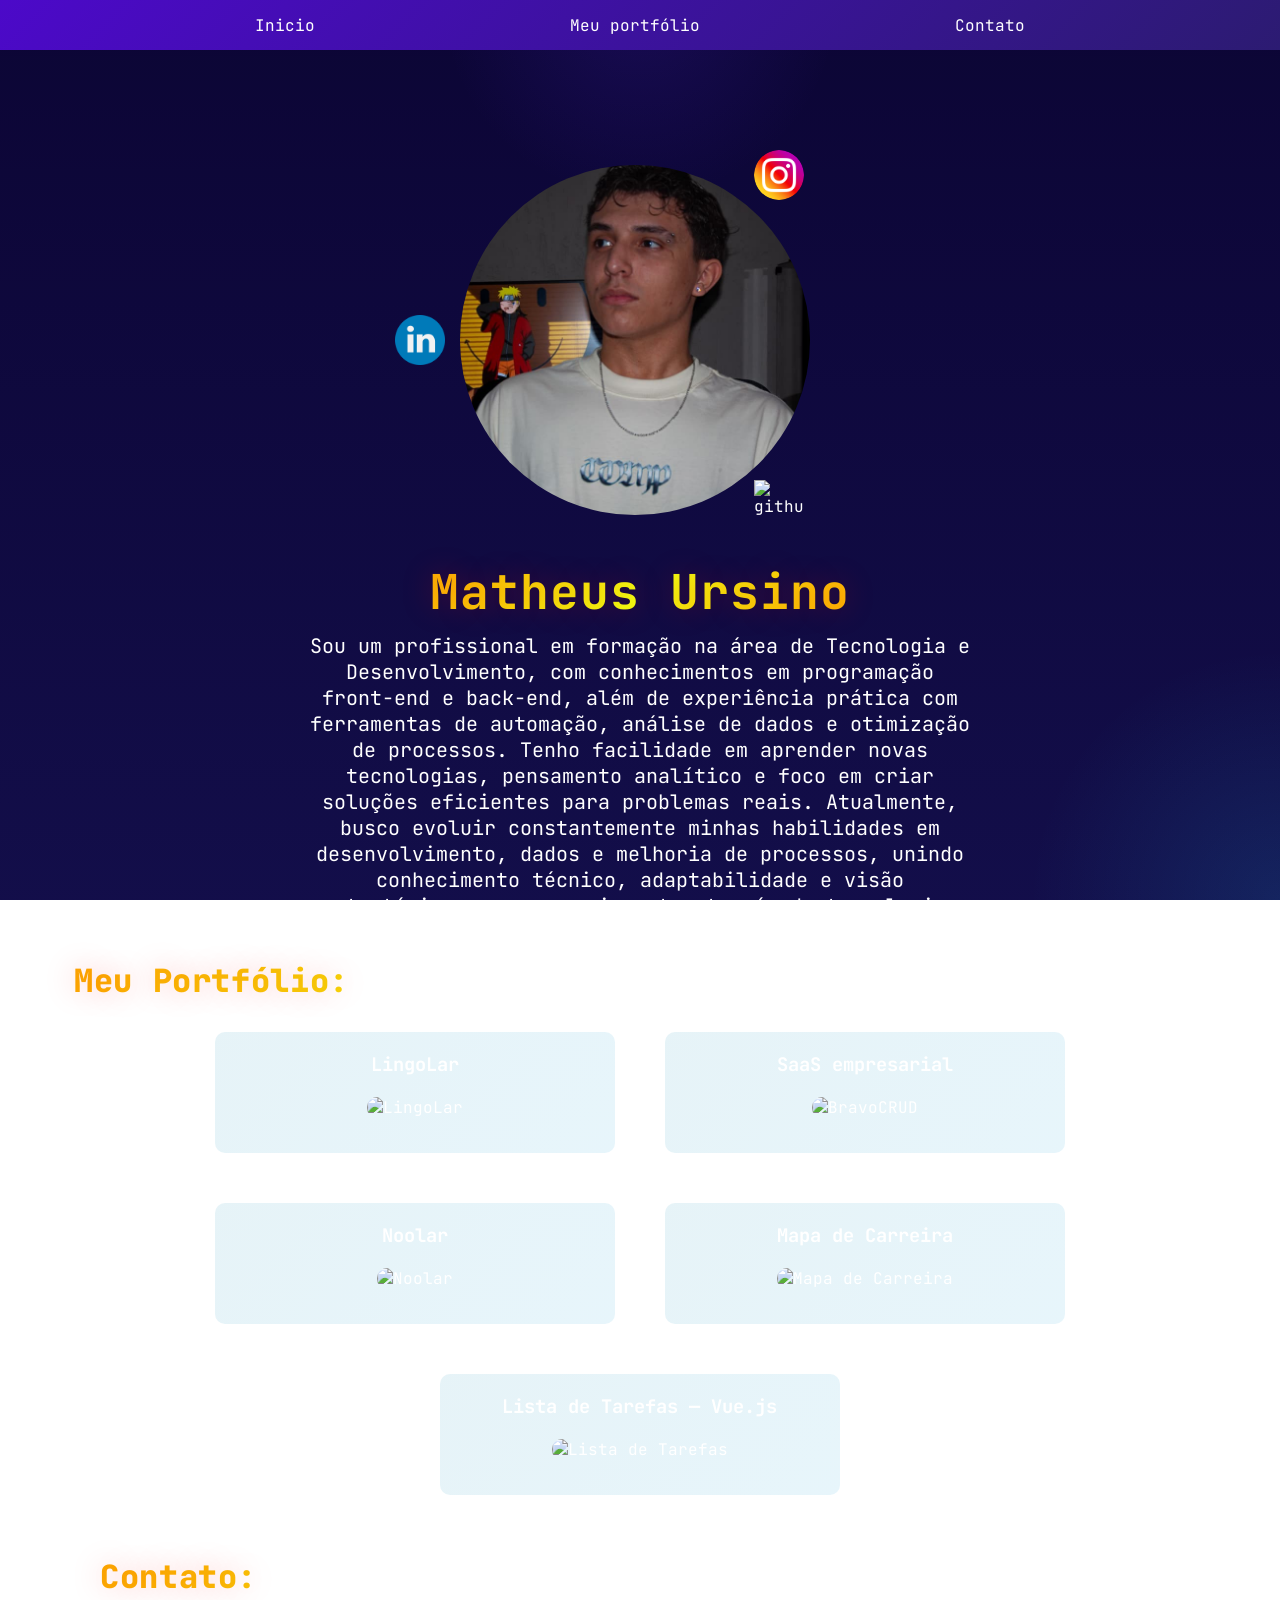
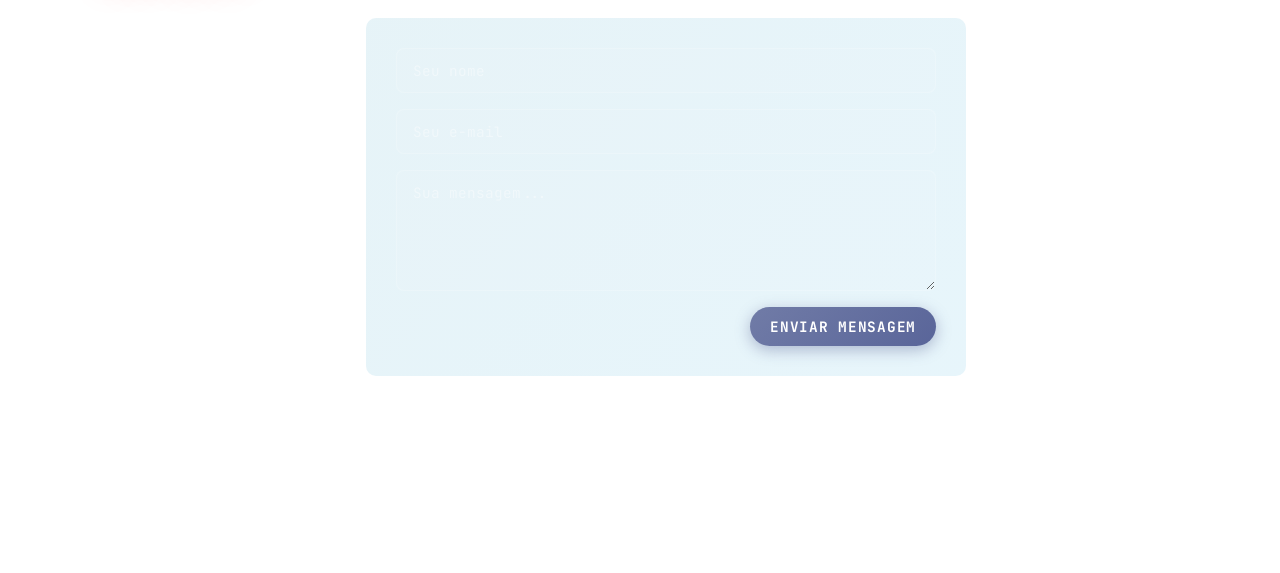
==== index.html @ 0ac2c867 "Atualiza links do LinkedIn e Instagram" ====
<!DOCTYPE html>
<html lang='en'>

<head>
    <meta charset='utf-8'>
    <meta name='viewport' content='width=device-width, initial-scale=1'>
    <title>Page Title</title>
    <link rel='stylesheet' href='main.css'>
</head>

<body>
    <header>
        <nav class="NavContent">
            <ul>
                <li><a href="#Apresentation" class="headerTexts">Inicio</a></li>
                <li><a href="#Projects" class="headerTexts">Meu portfólio</a></li>
                <li><a href="#Contact" class="headerTexts">Contato</a></li>
            </ul>
        </nav>
    </header>
    <main>
        <section id="Apresentation">
            <div class="ProfileWrapper">
                <a href="https://br.linkedin.com/in/matheus-ursino" target="_blank" rel="noopener noreferrer"
                    class="ProfileIcons">
                    <img src="Images/linkedin.png" alt="linkedin" id="linkedInIcon" />
                </a>
                <img src="Images/FotoPerfil.jpeg" alt="Foto de Apresentação" class="PhotoApresentation">
                <a href="https://www.instagram.com/maur.fotos" target="_blank" rel="noopener noreferrer"
                    class="ProfileIcons">
                    <img src="Images/social.png" alt="instagram-logo" id="InstagramIcon" />
                </a>
                <a href="https://github.com/MatheusUrsino" target="_blank" rel="noopener noreferrer" class="ProfileIcons">
                    <img src="https://img.icons8.com/3d-sugary/100/github.png" alt="github" id="GitHubIcon" />
                </a>
            </div>
            <section id="TextApresentation">
                <h1 id="TitleMain">Matheus Ursino</h1>
                <p>Sou um profissional em formação na área de Tecnologia e Desenvolvimento, com conhecimentos em
                    programação front-end e back-end, além de experiência prática com ferramentas de automação, análise
                    de dados e otimização de processos. Tenho facilidade em aprender novas tecnologias, pensamento
                    analítico e foco em criar soluções eficientes para problemas reais. Atualmente, busco evoluir
                    constantemente minhas habilidades em desenvolvimento, dados e melhoria de processos, unindo
                    conhecimento técnico, adaptabilidade e visão estratégica para gerar impacto através da tecnologia.
                </p>
            </section>

            <section id="Projects">
                <h2 class="SectionText">Meu Portfólio:</h2>
                <div class="ProjectWrapper">
                    <div class="ProjectCard">
                        <div class="boxCard">
                            <h3>LingoLar</h3>
                            <img src="https://opengraph.githubassets.com/1/MatheusUrsino/LingoLar" alt="LingoLar" class="ProjectImage" />
                            <div class="ImageOverlay">
                                <a href="https://lingo-lar.vercel.app" target="_blank" rel="noopener noreferrer" class="BtnAccess">Acessar</a>
                            </div>
                        </div>
                        <p class="ProjectDescription">Plataforma de aprendizado de idiomas em fase alpha, desenvolvida em TypeScript com foco em auxiliar imigrantes a aprender o novo idioma de forma prática.</p>
                    </div>
                    <div class="ProjectCard">
                        <div class="boxCard">
                            <h3>SaaS empresarial</h3>
                            <img src="https://opengraph.githubassets.com/1/MatheusUrsino/BravoCRUD" alt="BravoCRUD" class="ProjectImage" />
                            <div class="ImageOverlay">
                                <a href="https://bravo-crud.vercel.app" target="_blank" rel="noopener noreferrer" class="BtnAccess">Acessar</a>
                            </div>
                        </div>
                        <p class="ProjectDescription">Sistema SaaS baseado em CRUD. Interface completa para gerenciamento de dados, construída com TypeScript.</p>
                    </div>
                    <div class="ProjectCard">
                        <div class="boxCard">
                            <h3>Noolar</h3>
                            <img src="https://opengraph.githubassets.com/1/MatheusUrsino/Noolar" alt="Noolar" class="ProjectImage" />
                            <div class="ImageOverlay">
                                <a href="https://noolar.vercel.app" target="_blank" rel="noopener noreferrer" class="BtnAccess">Acessar</a>
                            </div>
                        </div>
                        <p class="ProjectDescription">Plataforma criada para auxiliar na integração de imigrantes, oferecendo suporte, acesso à informação e recursos que facilitam a adaptação e inclusão em um novo país.</p>
                    </div>
                    <div class="ProjectCard">
                        <div class="boxCard">
                            <h3>Mapa de Carreira</h3>
                            <img src="https://opengraph.githubassets.com/1/MatheusUrsino/MapaDeCarreira" alt="Mapa de Carreira" class="ProjectImage" />
                            <div class="ImageOverlay">
                                <a href="https://matheusursino.github.io/MapaDeCarreira/" target="_blank" rel="noopener noreferrer" class="BtnAccess">Acessar</a>
                            </div>
                        </div>
                        <p class="ProjectDescription">Mapa de carreira desenvolvido em 2024, apresentando trajetória profissional, habilidades e objetivos de forma visual e interativa com JavaScript.</p>
                    </div>
                    <div class="ProjectCard">
                        <div class="boxCard">
                            <h3>Lista de Tarefas — Vue.js</h3>
                            <img src="https://opengraph.githubassets.com/1/MatheusUrsino/ListaDeTarefasEmVueJS" alt="Lista de Tarefas" class="ProjectImage" />
                            <div class="ImageOverlay">
                                <a href="https://lista-de-tarefas-em-vue-js.vercel.app" target="_blank" rel="noopener noreferrer" class="BtnAccess">Acessar</a>
                            </div>
                        </div>
                        <p class="ProjectDescription">Sistema de gerenciamento de tarefas desenvolvido com Vue.js, demonstrando domínio de componentes reativos e gerenciamento de estado no front-end.</p>
                    </div>
            </section>
            </div>
            <section id="Contact">
                <h2 class="SectionText">Contato:</h2>
                <form class="ContactForm" onsubmit="handleSubmit(event)">
                    <input type="text" name="name" placeholder="Seu nome" required class="ContactInput" />
                    <input type="email" name="email" placeholder="Seu e-mail" required class="ContactInput" />
                    <textarea name="message" placeholder="Sua mensagem..." rows="5" required class="ContactInput ContactTextarea"></textarea>
                    <button type="submit" class="BtnAccess BtnSubmit">Enviar mensagem</button>
                </form>
                <p id="ContactFeedback" class="ContactFeedback"></p>
            </section>
    </main>
    <footer>

    </footer>
    <script>
        function handleSubmit(e) {
            e.preventDefault();
            const form = e.target;
            const feedback = document.getElementById('ContactFeedback');
            const data = new FormData(form);
            const mailto = `mailto:matheusursinoprofissional@gmail.com?subject=Contato de ${encodeURIComponent(data.get('name'))}&body=${encodeURIComponent(`Nome: ${data.get('name')}\nE-mail: ${data.get('email')}\n\n${data.get('message')}`)}`;
            window.location.href = mailto;
            feedback.textContent = 'Abrindo seu cliente de e-mail...';
            form.reset();
        }
    </script>
</body>

</html>
---- main.css ----
@import url('https://fonts.googleapis.com/css2?family=JetBrains+Mono:wght@400;600;700&display=swap');

* {
    box-sizing: border-box;
    color: white;
    margin: 0;
    padding: 0;
}

html {
    scroll-behavior: smooth;
    overflow-x: hidden;
}

body {
    background: radial-gradient(circle at top, rgba(95, 45, 255, 0.15), transparent 18%),
        radial-gradient(circle at bottom right, rgba(34, 197, 255, 0.12), transparent 16%),
        linear-gradient(180deg, rgba(7, 0, 49, 0.98), rgba(6, 1, 64, 0.95));
    background-attachment: fixed;
    background-repeat: no-repeat;
    font-family: 'JetBrains Mono', 'Courier New', monospace;
    overflow-x: hidden;
    width: 100%;
}

header {
    animation: gradient 8s ease infinite;
    background: linear-gradient(135deg, #4c09c9, #2c1b72, #2369d3);
    background-size: 200% 200%;
    position: sticky;
    top: 0;
    z-index: 100;
    backdrop-filter: blur(8px);
    -webkit-backdrop-filter: blur(8px);
}

@keyframes gradient {
    0% {
        background-position: 0% 50%;
    }

    50% {
        background-position: 100% 50%;
    }

    100% {
        background-position: 0% 50%;
    }
}


#TitleMain {
    background: linear-gradient(135deg, rgb(252, 164, 2), rgb(239, 255, 17), rgb(252, 164, 2));
    background-clip: text;
    -webkit-background-clip: text;
    color: transparent;
    font-size: 3rem;
    font-weight: 700;
    padding: 10px;
    letter-spacing: 0.02em;
    margin: auto;
    max-width: 800px;
    text-shadow: 0 0 30px rgba(255, 0, 0, 0.25);
}

nav ul {
    display: flex;
    justify-content: space-evenly;
    list-style: none;
    width: 100%;
}

.NavContent {
    align-items: center;
    color: white;
    display: flex;
    height: 50px;
}

.NavContent li:hover {
    transform: scale(1.2);
    filter: brightness(1.2);

    transition: transform 0.3s ease;
}

a {
    color: inherit;
    text-decoration: none;
    -webkit-tap-highlight-color: transparent;
}

.SectionText {
    background: linear-gradient(135deg, rgb(252, 164, 2), rgb(239, 255, 17), rgb(252, 164, 2));
    background-clip: text;
    -webkit-background-clip: text;
    color: transparent;
    font-size: 2rem;
    font-weight: 900;
    letter-spacing: 0.02em;
    margin: 10px auto;
    width: 90vw;
    padding: 10px 10px;
    text-align: left;
    text-shadow: 0 0 30px rgba(255, 0, 0, 0.25);
}


#Apresentation {
    align-items: center;
    display: flex;
    gap: 20px;
    padding: 90px;
    justify-content: center;
    margin: 10px auto;
    text-align: center;
    flex-direction: column;

    width: 100%;
}

#TextApresentation {
    display: flex;
    flex-direction: column;
    font-size: 1.25rem;
    margin: auto;
    max-width: 700px;
    padding: 0 16px;
}

#Apresentation,
#Projects,
#Contact {
    scroll-margin-top: 55px;
}

.PhotoApresentation {
    border-radius: 50%;
    object-fit: cover;
    width: 350px;
    height: 350px;
}


.ProfileWrapper {
    position: relative;
    display: inline-flex;
    align-items: center;
    justify-content: center;
    width: 380px;
    height: 380px;
    margin: auto;

}

.ProfileIcons {
    width: 50px;
    height: 50px;
}

#linkedInIcon {
    position: absolute;
    right: 100%;
    width: 50px;
    height: 50px;
    margin: 0 5px;
}

#InstagramIcon {
    position: absolute;
    top: 0px;
    left: 80%;
    border-radius: 100%;
    width: 50px;
    height: 50px;
    object-fit: cover;
    overflow: hidden;
}

#GitHubIcon {
    position: absolute;
    bottom: 0px;
    left: 80%;
    width: 50px;
    height: 50px;
    object-fit: cover;

}

#linkedInIcon:hover,
#InstagramIcon:hover,
#GitHubIcon:hover {
    transform: scale(1.2);
    filter: brightness(1.2);

    transition: transform 0.3s ease;
}

.NavContent li:hover {
    transform: scale(1.2);
    filter: brightness(1.2);

    transition: transform 0.3s ease;
}

.ProjectWrapper {
    display: flex;
    flex-wrap: wrap;
    gap: 50px;
    justify-content: center;
    margin: 20px auto;
    width: 90%;
}

.ProjectCard {
    background: linear-gradient(135deg, rgba(173, 216, 230, 0.3), rgba(135, 206, 235, 0.2));
    border-radius: 10px;
    padding: 20px;
    width: 400px;
    max-width: 100%;
    display: flex;
    flex-direction: column;
    align-items: center;
    gap: 15px;
}


.ProjectImage {
    width: 100%;
    height: 200px;
    object-fit: cover;
    margin-top: 20px;
    border-radius: 10px;
}

.ProjectCard:hover .ProjectImage {
    background: rgb(0, 0, 0);
    opacity: 0.9;
    filter: brightness(0.7);
    transition: filter 0.25s ease;
    transition: opacity 0.25s ease;

}

.boxCard {
    position: relative;
    width: 90%;
}

.ImageOverlay {
    width: 30%;
    height: 15%;
    justify-content: center;
    align-items: center;
    text-align: center;
    display: flex;
    border-radius: 30px;
    position: absolute;
    top: 55%;
    left: 50%;
    transform: translate(-50%, -50%);
    color: white;
    font-size: 1rem;
    font-weight: 400;
    opacity: 0;
    transition: opacity 0.25s ease;
}

/* --- ESTILO DO BOTÃO (ADAPTADO À NOVA PALETA) --- */
.BtnAccess {
    /* Gradiente usando os tons de azul-claro (LightBlue e SkyBlue) da sua paleta */
    background: linear-gradient(135deg, rgba(83, 93, 146, 0.8), rgba(54, 65, 129, 0.8));
    color: #ffffff;
    /* Texto escuro (cor do seu background) para dar contraste com o botão claro */
    font-family: 'JetBrains Mono', monospace;
    font-size: 0.9rem;
    font-weight: 700;
    /* Um pouco mais grosso para destacar no fundo claro */
    padding: 10px 20px;
    border-radius: 20px;
    /* Sombra suave acompanhando o tom de azul */
    box-shadow: 0 4px 15px rgba(83, 93, 146, 0.4);
    text-transform: uppercase;
    letter-spacing: 0.05em;

    transition: transform 0.2s ease, box-shadow 0.2s ease, background 0.2s ease;
}

/* --- HOVER DO BOTÃO --- */
.BtnAccess:hover {
    transform: translateY(-3px);
    /* No hover, o botão fica ligeiramente mais opaco/aceso */
    background: linear-gradient(135deg, rgba(80, 90, 141, 0.9), rgba(52, 64, 128, 0.9));
    box-shadow: 0 6px 20px rgba(83, 93, 146, 0.6);
}

/* Efeito ao clicar */
.BtnAccess:active {
    transform: translateY(-1px);
    box-shadow: 0 3px 10px rgba(135, 206, 235, 0.3);
}

.ProjectCard:hover .ImageOverlay {
    opacity: 1;
}

/* Oculta a descrição por padrão e mostra ao passar o mouse sobre o cartão */
.ProjectDescription {
    width: 90%;
    text-align: center;
    max-height: 0;
    overflow: hidden;
    opacity: 0;
    transform: translateY(6px);
    transition: opacity 0.25s ease, transform 0.25s ease, max-height 0.25s ease;
}

.ProjectCard:hover .ProjectDescription {
    max-height: 100%;
    transition: opacity 0.25s ease, transform 1.25s ease, max-height 1.25s ease;
    opacity: 1;
    transform: translateY(0);
}

.ProjectCard:hover {
    max-height: 100%;
    transition: max-height 1.25s ease;
}

#Contact {
    width: 90vw;
    margin: 0 auto 60px;
}

.ContactForm {
    background: linear-gradient(135deg, rgba(173, 216, 230, 0.3), rgba(135, 206, 235, 0.2));
    border-radius: 10px;
    display: flex;
    flex-direction: column;
    gap: 16px;
    margin: 10px auto;
    max-width: 600px;
    padding: 30px;
}

.ContactInput {
    background: rgba(255, 255, 255, 0.07);
    border: 1px solid rgba(255, 255, 255, 0.15);
    border-radius: 8px;
    color: white;
    font-family: 'JetBrains Mono', monospace;
    font-size: 0.9rem;
    outline: none;
    padding: 12px 16px;
    transition: border-color 0.2s ease;
    width: 100%;
}

.ContactInput::placeholder {
    color: rgba(255, 255, 255, 0.4);
}

.ContactInput:focus {
    border-color: rgba(83, 93, 146, 0.8);
}

.ContactTextarea {
    resize: vertical;
}

.BtnSubmit {
    align-self: flex-end;
    cursor: pointer;
    border: none;
}

.ContactFeedback {
    margin: 10px auto;
    max-width: 600px;
    text-align: center;
    font-size: 0.9rem;
    min-height: 1.2em;
}

/* tablet */
@media (max-width: 1024px) {
    #TitleMain {
        font-size: 2.5rem;
        max-width: 90%;
    }

    .SectionText {
        font-size: 1.35rem;
    }

    #Apresentation {
        padding: 60px 24px;
        gap: 18px;
    }

    #TextApresentation {
        font-size: 1.1rem;
    }

    .PhotoApresentation {
        width: 280px;
        height: 280px;
    }

    .ProfileWrapper {
        width: 320px;
        height: 320px;
    }

    #linkedInIcon,
    #InstagramIcon,
    #GitHubIcon {
        width: 44px;
        height: 44px;
    }

    .ProjectWrapper {
        gap: 30px;
    }
}

/* celular */
@media (max-width: 768px) {
    nav ul {
        justify-content: space-evenly;
        font-size: 0.75rem;
    }

    #TitleMain {
        font-size: 2rem;
    }

    .SectionText {
        font-size: 1.1rem;
    }

    #Apresentation {
        padding: 40px 16px;
        gap: 14px;
    }

    #TextApresentation {
        font-size: 0.85rem;
    }

    .PhotoApresentation {
        width: 220px;
        height: 220px;
    }

    .ProfileWrapper {
        width: 240px;
        height: 240px;
        margin: auto;
    }

    #linkedInIcon {
        right: auto;
        left: -48px;
        width: 36px;
        height: 36px;
    }

    #InstagramIcon,
    #GitHubIcon {
        left: 85%;
        width: 36px;
        height: 36px;
    }

    .ProjectWrapper {
        gap: 20px;
        width: 95%;
    }

    .ProjectCard {
        width: 100%;
    }

    .ContactForm {
        padding: 20px 16px;
    }

    .BtnSubmit {
        align-self: stretch;
        text-align: center;
    }
}

/* celular pequeno */
@media (max-width: 480px) {
    #TitleMain {
        font-size: 1.6rem;
    }

    .SectionText {
        font-size: 1rem;
    }

    #Apresentation {
        padding: 30px 12px;
    }

    #TextApresentation {
        font-size: 0.78rem;
    }

    .PhotoApresentation {
        width: 180px;
        height: 180px;
    }

    .ProfileWrapper {
        width: 220px;
        height: 220px;
    }

    #linkedInIcon,
    #InstagramIcon,
    #GitHubIcon {
        width: 32px;
        height: 32px;
    }
}
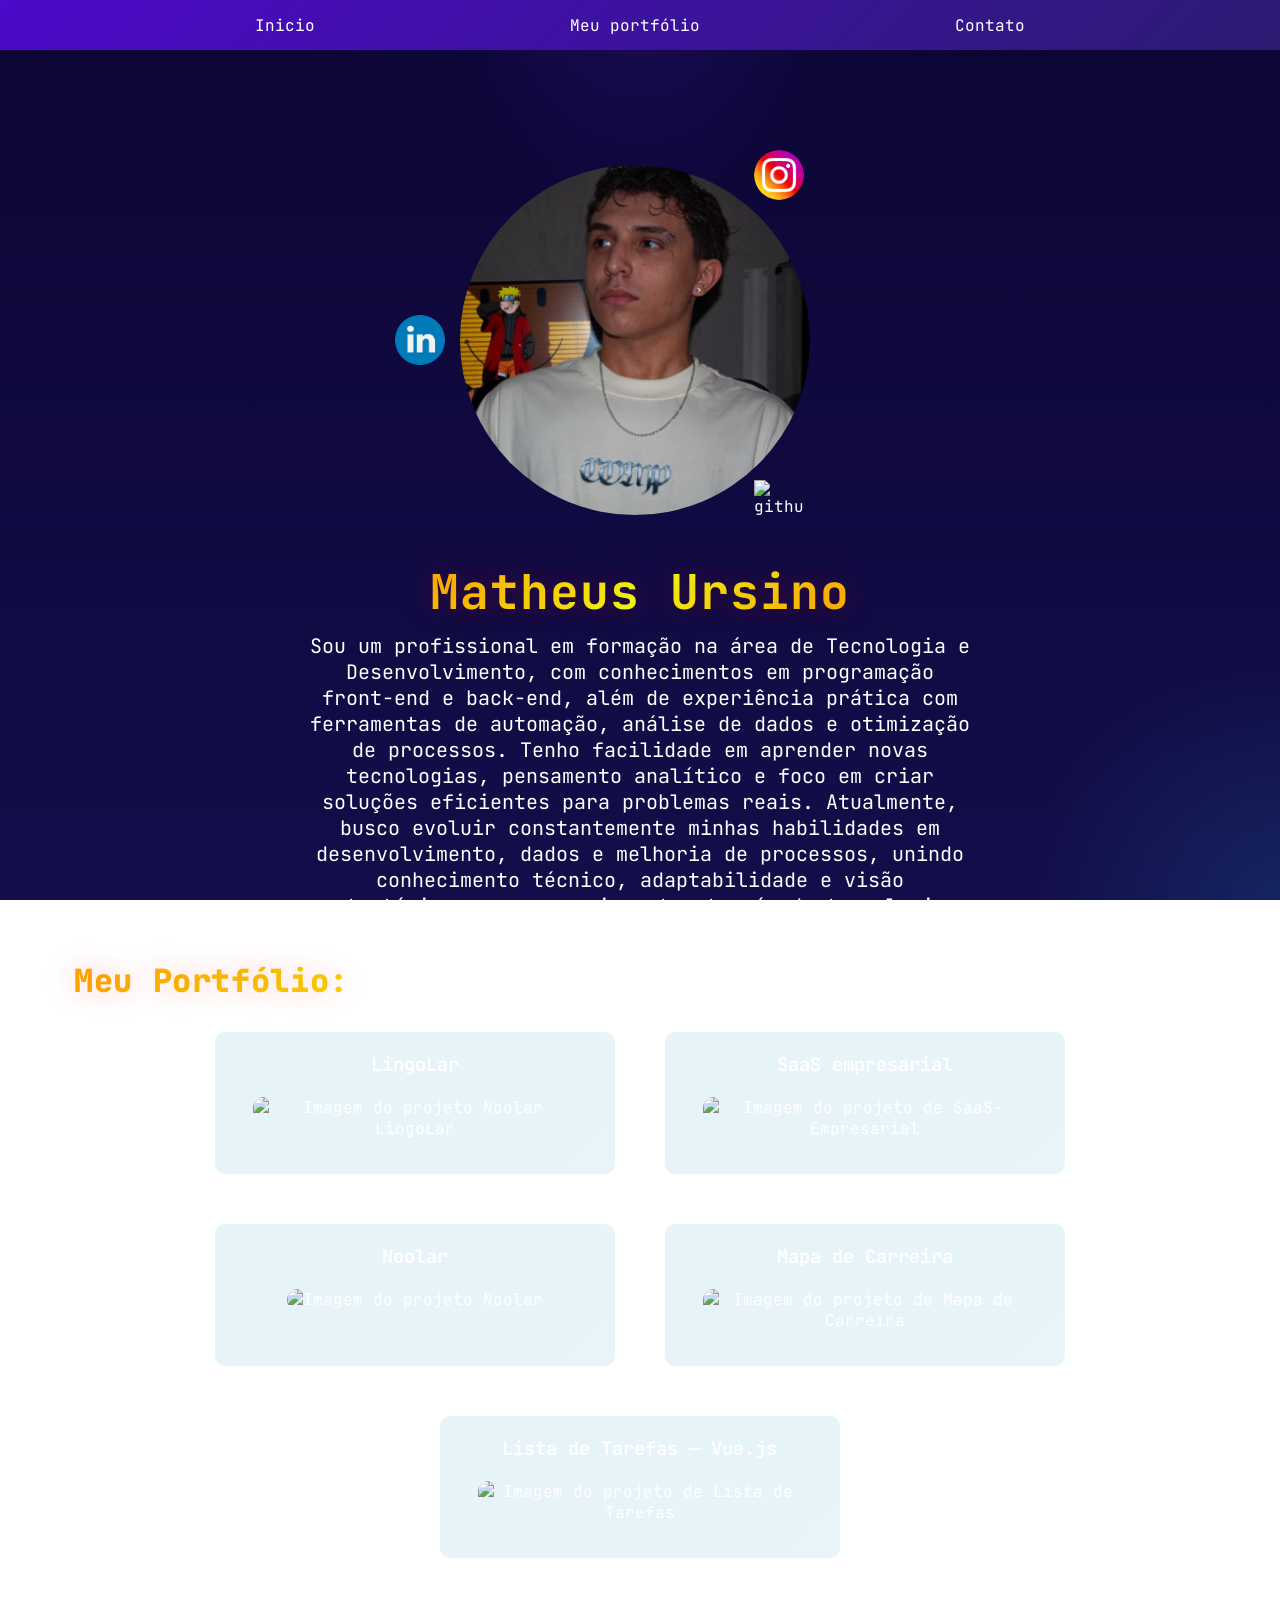
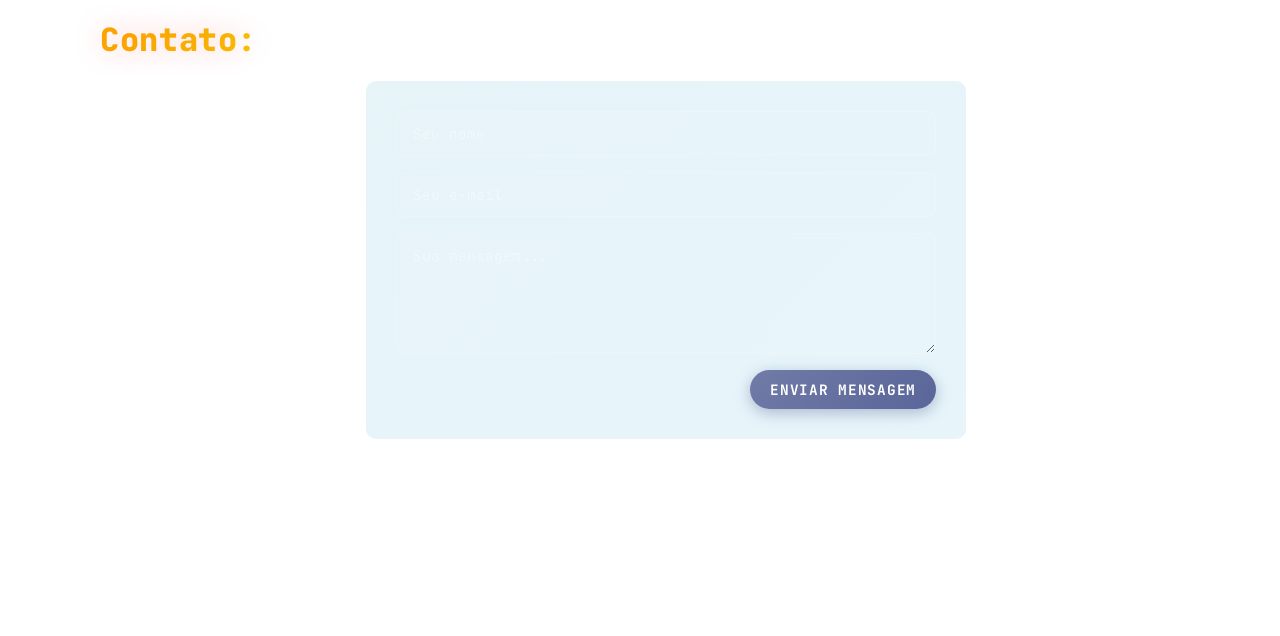
==== commit 1596f336: "Atualização dos caminhos das imagens que estavam incorretos" ====
--- a/index.html
+++ b/index.html
@@ -1,11 +1,11 @@
 <!DOCTYPE html>
-<html lang='en'>
-
+<html lang="pt-BR">
 <head>
-    <meta charset='utf-8'>
-    <meta name='viewport' content='width=device-width, initial-scale=1'>
-    <title>Page Title</title>
-    <link rel='stylesheet' href='main.css'>
+  <meta charset="UTF-8">
+  <meta name="viewport" content="width=device-width, initial-scale=1.0">
+  <title>Portfólio - Matheus Ursino</title>
+  <meta name="description" content="Portfólio profissional de Matheus Ursino">
+  <link rel="stylesheet" href="main.css">
 </head>
 
 <body>
@@ -51,7 +51,7 @@
                     <div class="ProjectCard">
                         <div class="boxCard">
                             <h3>LingoLar</h3>
-                            <img src="https://opengraph.githubassets.com/1/MatheusUrsino/LingoLar" alt="LingoLar" class="ProjectImage" />
+                            <img src="Images/Lingolar" alt="Imagem do projeto Noolar LingoLar" class="ProjectImage" />
                             <div class="ImageOverlay">
                                 <a href="https://lingo-lar.vercel.app" target="_blank" rel="noopener noreferrer" class="BtnAccess">Acessar</a>
                             </div>
@@ -61,7 +61,7 @@
                     <div class="ProjectCard">
                         <div class="boxCard">
                             <h3>SaaS empresarial</h3>
-                            <img src="https://opengraph.githubassets.com/1/MatheusUrsino/BravoCRUD" alt="BravoCRUD" class="ProjectImage" />
+                            <img src="Images/SaaS-Empresarial" alt="Imagem do projeto de SaaS-Empresarial" class="ProjectImage" />
                             <div class="ImageOverlay">
                                 <a href="https://bravo-crud.vercel.app" target="_blank" rel="noopener noreferrer" class="BtnAccess">Acessar</a>
                             </div>
@@ -71,7 +71,7 @@
                     <div class="ProjectCard">
                         <div class="boxCard">
                             <h3>Noolar</h3>
-                            <img src="https://opengraph.githubassets.com/1/MatheusUrsino/Noolar" alt="Noolar" class="ProjectImage" />
+                            <img src="Images/Noolar" alt="Imagem do projeto Noolar" class="ProjectImage" />
                             <div class="ImageOverlay">
                                 <a href="https://noolar.vercel.app" target="_blank" rel="noopener noreferrer" class="BtnAccess">Acessar</a>
                             </div>
@@ -81,7 +81,7 @@
                     <div class="ProjectCard">
                         <div class="boxCard">
                             <h3>Mapa de Carreira</h3>
-                            <img src="https://opengraph.githubassets.com/1/MatheusUrsino/MapaDeCarreira" alt="Mapa de Carreira" class="ProjectImage" />
+                            <img src="Images/Mapa-de-carreira" alt="Imagem do projeto de Mapa de Carreira" class="ProjectImage" />
                             <div class="ImageOverlay">
                                 <a href="https://matheusursino.github.io/MapaDeCarreira/" target="_blank" rel="noopener noreferrer" class="BtnAccess">Acessar</a>
                             </div>
@@ -91,7 +91,7 @@
                     <div class="ProjectCard">
                         <div class="boxCard">
                             <h3>Lista de Tarefas — Vue.js</h3>
-                            <img src="https://opengraph.githubassets.com/1/MatheusUrsino/ListaDeTarefasEmVueJS" alt="Lista de Tarefas" class="ProjectImage" />
+                            <img src="Images/Lista-de-tarefas" alt="Imagem do projeto de Lista de Tarefas" class="ProjectImage" />
                             <div class="ImageOverlay">
                                 <a href="https://lista-de-tarefas-em-vue-js.vercel.app" target="_blank" rel="noopener noreferrer" class="BtnAccess">Acessar</a>
                             </div>
@@ -128,4 +128,4 @@
     </script>
 </body>
 
-</html>+</html>
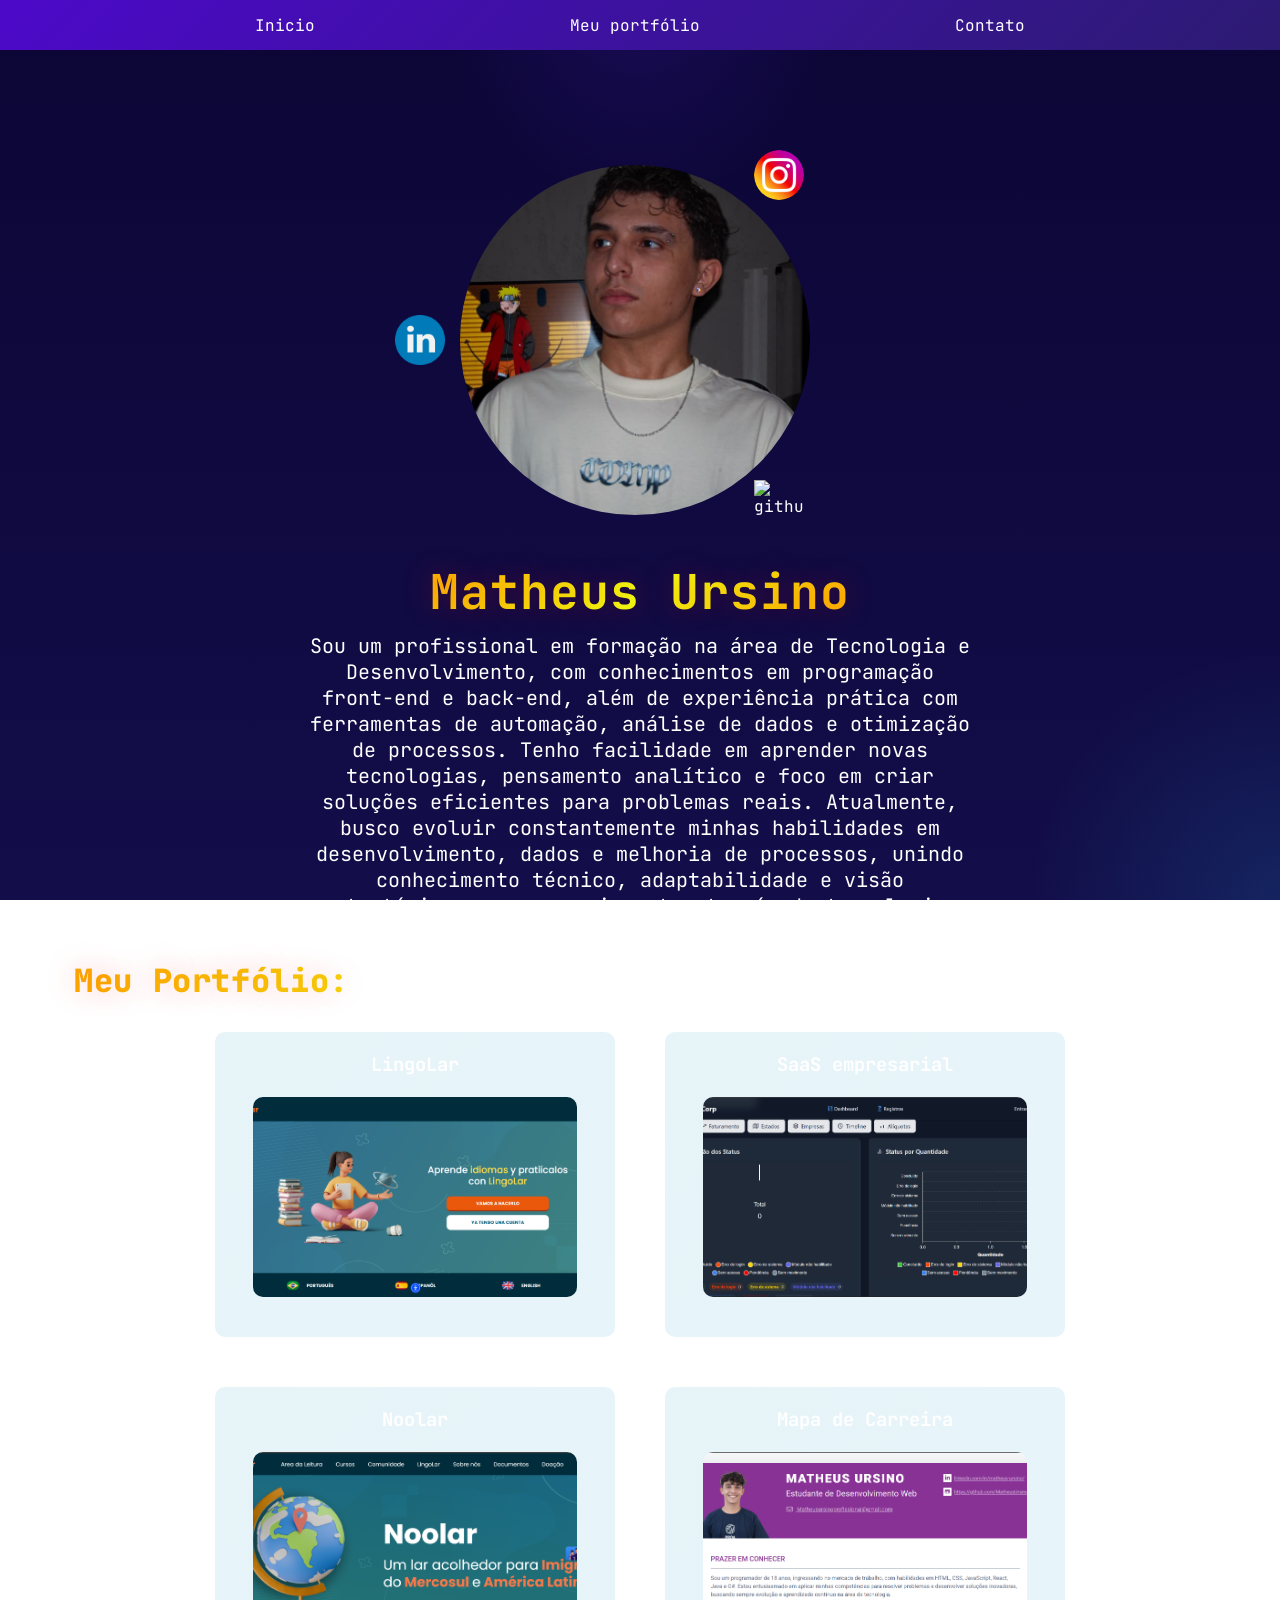
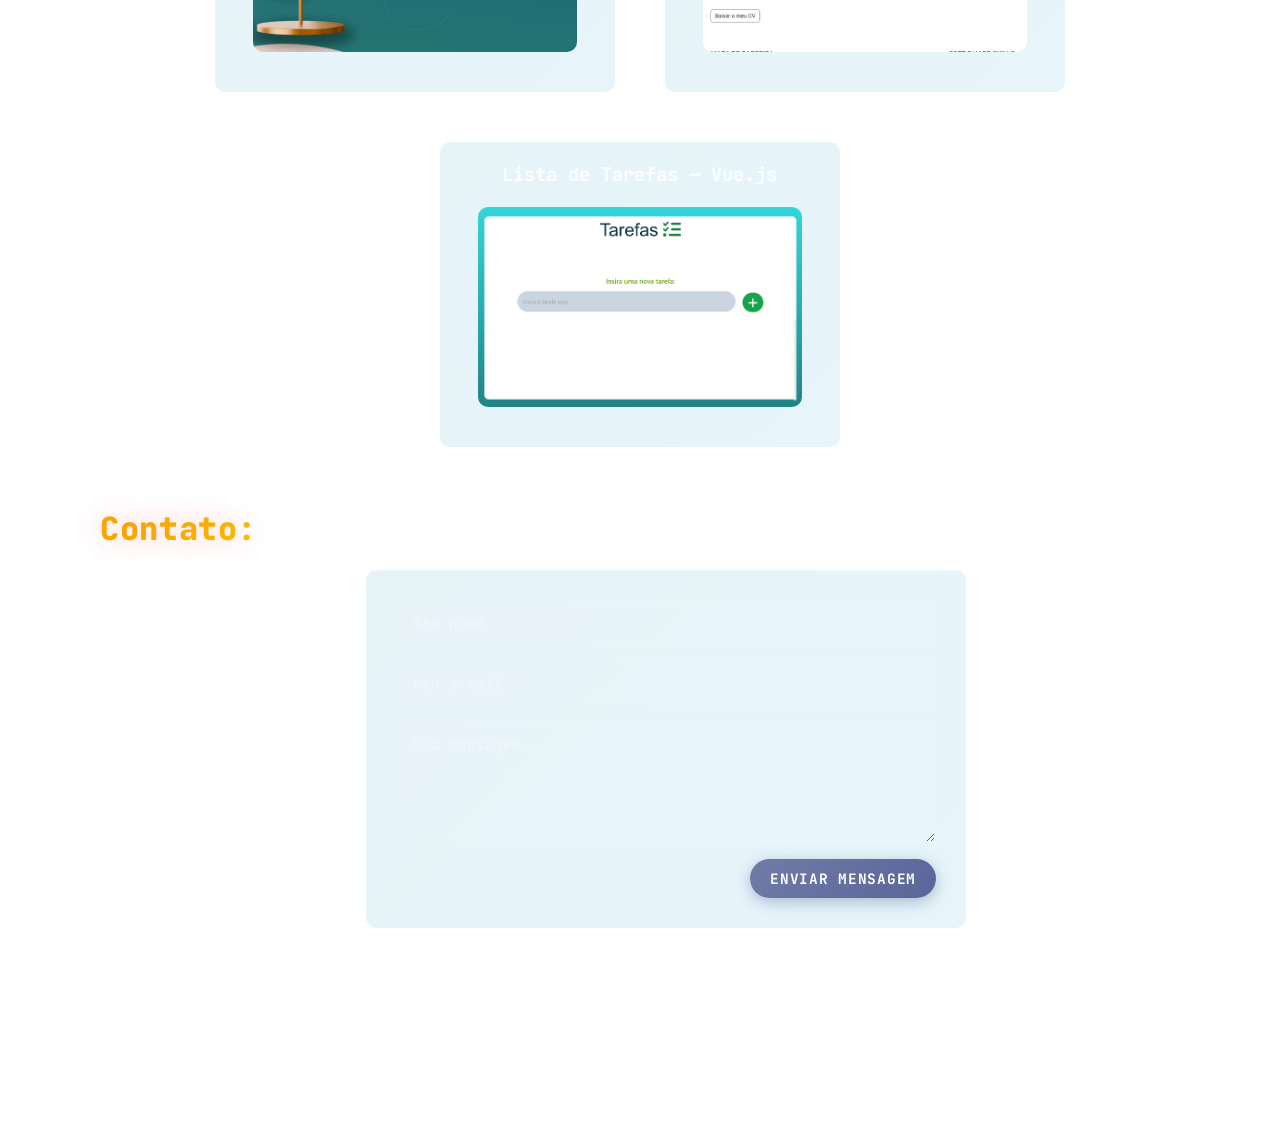
==== commit 99f46026: "Update image sources to include file extensions" ====
--- a/index.html
+++ b/index.html
@@ -51,7 +51,7 @@
                     <div class="ProjectCard">
                         <div class="boxCard">
                             <h3>LingoLar</h3>
-                            <img src="Images/Lingolar" alt="Imagem do projeto Noolar LingoLar" class="ProjectImage" />
+                            <img src="Images/Lingolar.png" alt="Imagem do projeto Noolar LingoLar" class="ProjectImage" />
                             <div class="ImageOverlay">
                                 <a href="https://lingo-lar.vercel.app" target="_blank" rel="noopener noreferrer" class="BtnAccess">Acessar</a>
                             </div>
@@ -61,7 +61,7 @@
                     <div class="ProjectCard">
                         <div class="boxCard">
                             <h3>SaaS empresarial</h3>
-                            <img src="Images/SaaS-Empresarial" alt="Imagem do projeto de SaaS-Empresarial" class="ProjectImage" />
+                            <img src="Images/SaaS-Empresarial.png" alt="Imagem do projeto de SaaS-Empresarial" class="ProjectImage" />
                             <div class="ImageOverlay">
                                 <a href="https://bravo-crud.vercel.app" target="_blank" rel="noopener noreferrer" class="BtnAccess">Acessar</a>
                             </div>
@@ -71,7 +71,7 @@
                     <div class="ProjectCard">
                         <div class="boxCard">
                             <h3>Noolar</h3>
-                            <img src="Images/Noolar" alt="Imagem do projeto Noolar" class="ProjectImage" />
+                            <img src="Images/Noolar.png" alt="Imagem do projeto Noolar" class="ProjectImage" />
                             <div class="ImageOverlay">
                                 <a href="https://noolar.vercel.app" target="_blank" rel="noopener noreferrer" class="BtnAccess">Acessar</a>
                             </div>
@@ -81,7 +81,7 @@
                     <div class="ProjectCard">
                         <div class="boxCard">
                             <h3>Mapa de Carreira</h3>
-                            <img src="Images/Mapa-de-carreira" alt="Imagem do projeto de Mapa de Carreira" class="ProjectImage" />
+                            <img src="Images/Mapa-de-carreira.png" alt="Imagem do projeto de Mapa de Carreira" class="ProjectImage" />
                             <div class="ImageOverlay">
                                 <a href="https://matheusursino.github.io/MapaDeCarreira/" target="_blank" rel="noopener noreferrer" class="BtnAccess">Acessar</a>
                             </div>
@@ -91,7 +91,7 @@
                     <div class="ProjectCard">
                         <div class="boxCard">
                             <h3>Lista de Tarefas — Vue.js</h3>
-                            <img src="Images/Lista-de-tarefas" alt="Imagem do projeto de Lista de Tarefas" class="ProjectImage" />
+                            <img src="Images/Lista-de-tarefas.png" alt="Imagem do projeto de Lista de Tarefas" class="ProjectImage" />
                             <div class="ImageOverlay">
                                 <a href="https://lista-de-tarefas-em-vue-js.vercel.app" target="_blank" rel="noopener noreferrer" class="BtnAccess">Acessar</a>
                             </div>
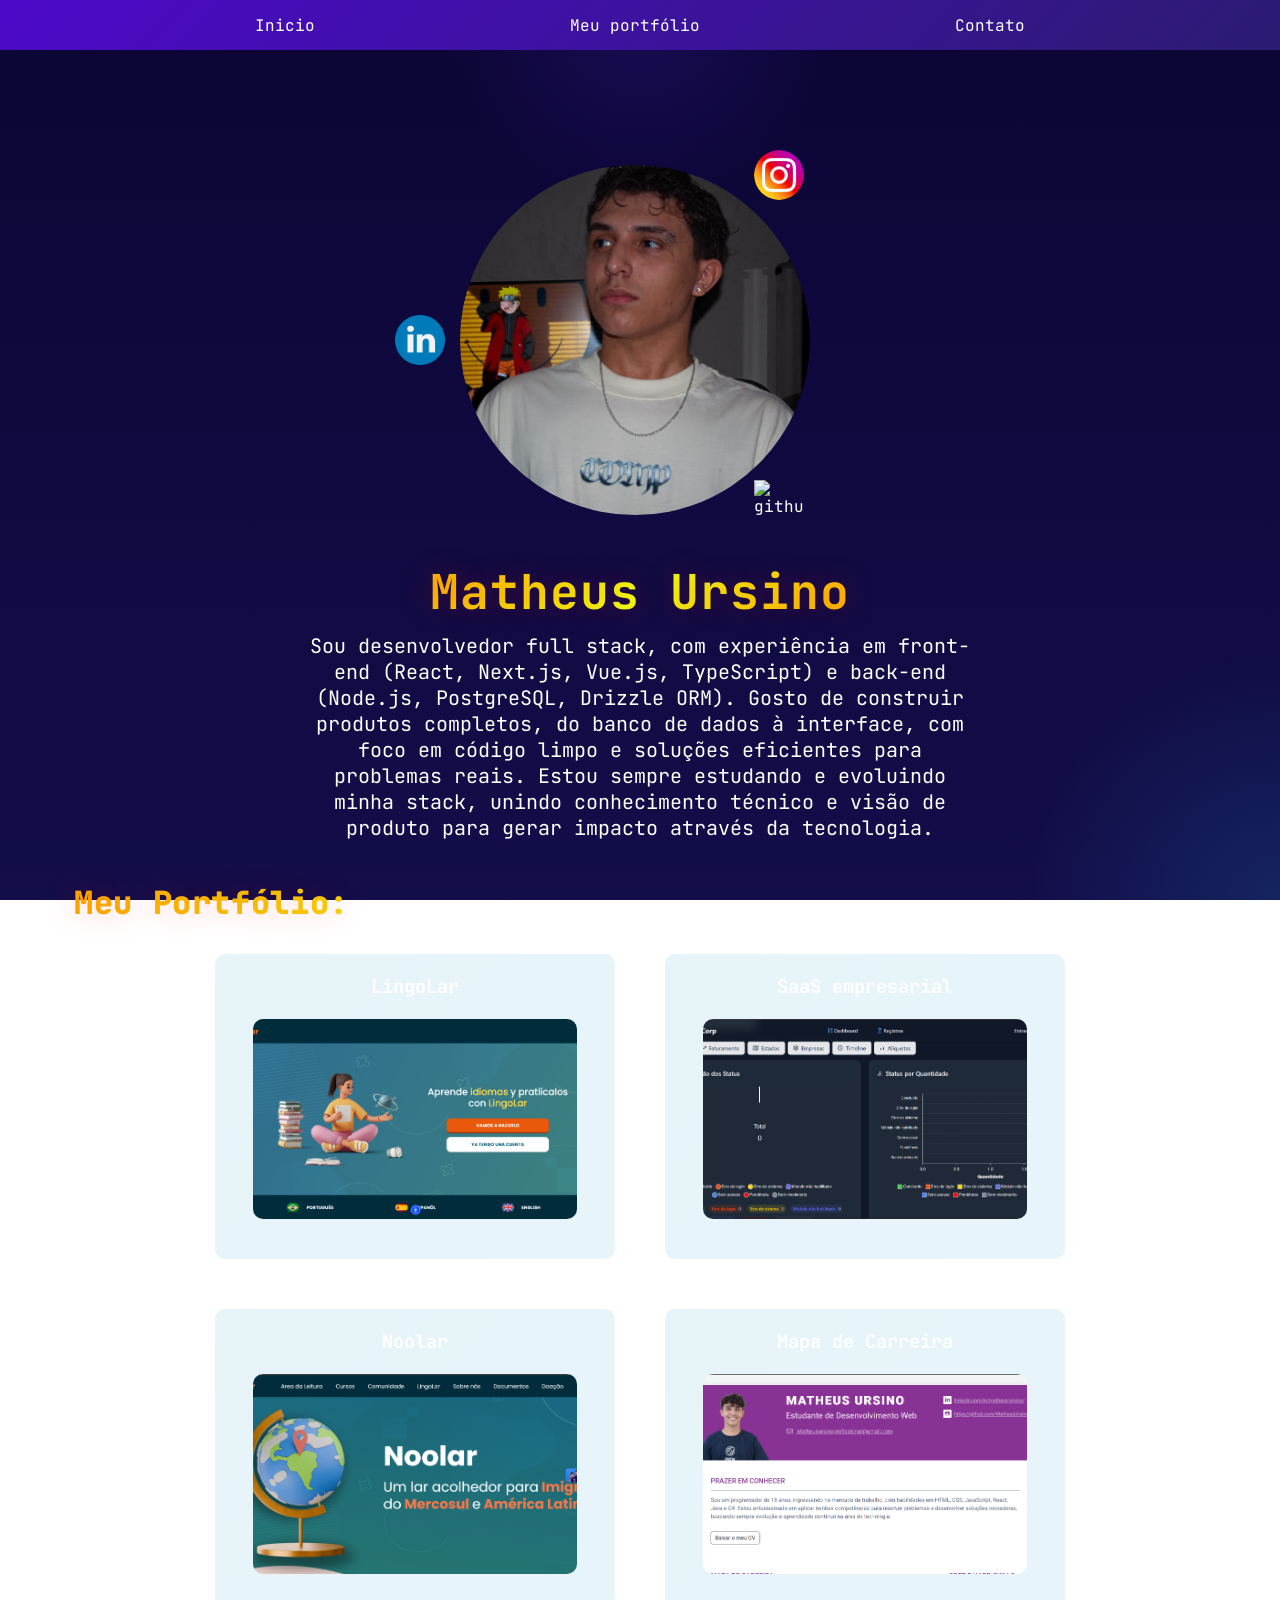
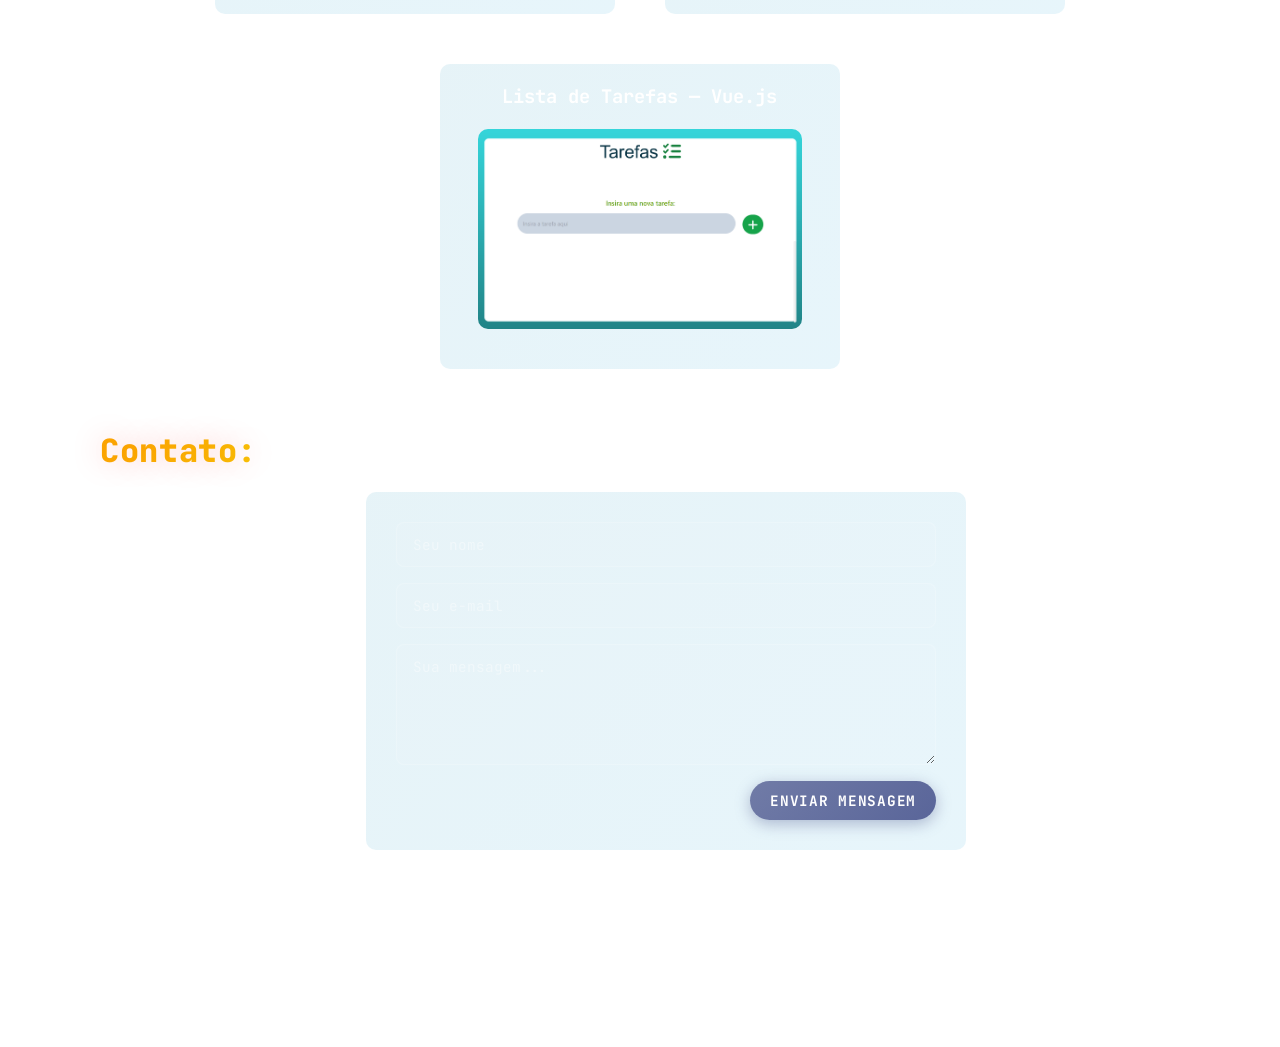
==== commit 59a818f8: "Revise portfolio description and professional summary Updated the description meta tag and enhanced " ====
--- a/index.html
+++ b/index.html
@@ -4,7 +4,7 @@
   <meta charset="UTF-8">
   <meta name="viewport" content="width=device-width, initial-scale=1.0">
   <title>Portfólio - Matheus Ursino</title>
-  <meta name="description" content="Portfólio profissional de Matheus Ursino">
+  <meta name="description" content="Portfólio profissional de Matheus Ursino, desenvolvedor full stack (React, Next.js, Node.js).">
   <link rel="stylesheet" href="main.css">
 </head>
 
@@ -36,12 +36,7 @@
             </div>
             <section id="TextApresentation">
                 <h1 id="TitleMain">Matheus Ursino</h1>
-                <p>Sou um profissional em formação na área de Tecnologia e Desenvolvimento, com conhecimentos em
-                    programação front-end e back-end, além de experiência prática com ferramentas de automação, análise
-                    de dados e otimização de processos. Tenho facilidade em aprender novas tecnologias, pensamento
-                    analítico e foco em criar soluções eficientes para problemas reais. Atualmente, busco evoluir
-                    constantemente minhas habilidades em desenvolvimento, dados e melhoria de processos, unindo
-                    conhecimento técnico, adaptabilidade e visão estratégica para gerar impacto através da tecnologia.
+                <p>Sou desenvolvedor full stack, com experiência em front-end (React, Next.js, Vue.js, TypeScript) e back-end (Node.js, PostgreSQL, Drizzle ORM). Gosto de construir produtos completos, do banco de dados à interface, com foco em código limpo e soluções eficientes para problemas reais. Estou sempre estudando e evoluindo minha stack, unindo conhecimento técnico e visão de produto para gerar impacto através da tecnologia.
                 </p>
             </section>
 
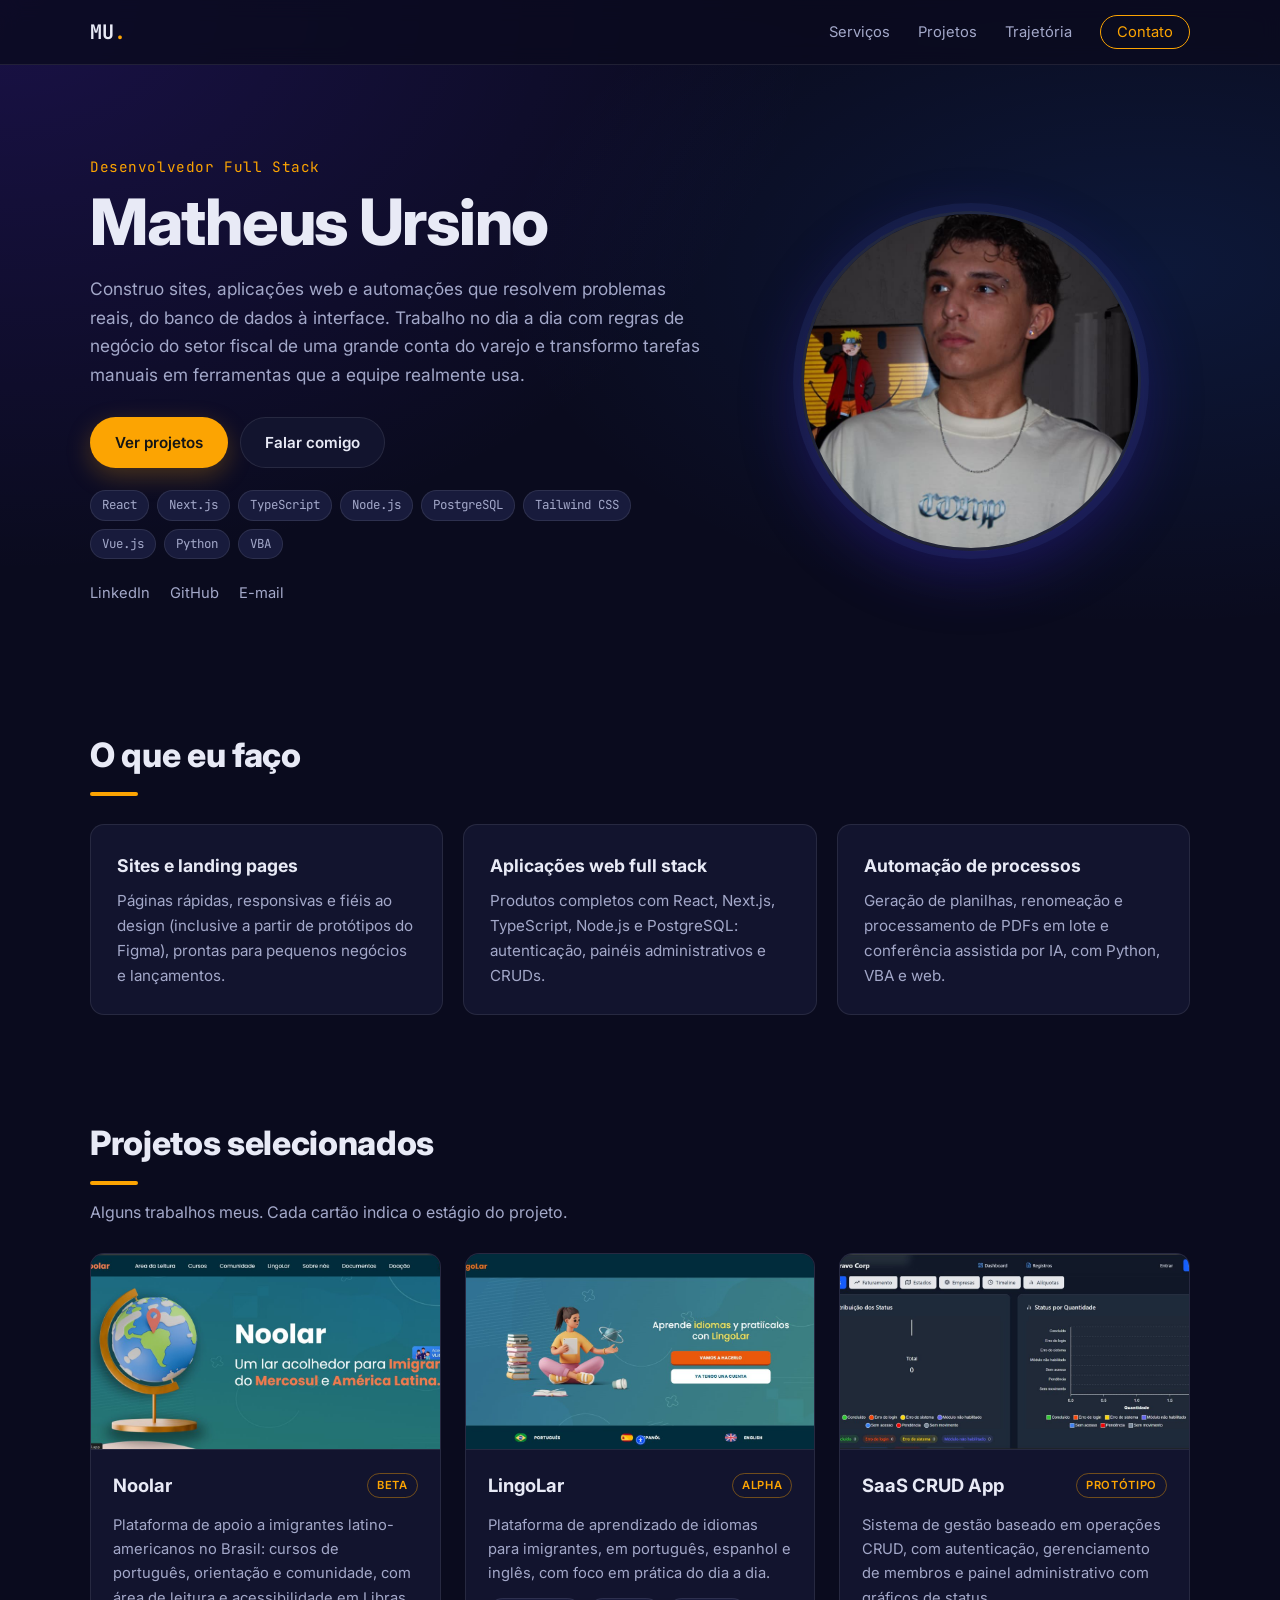
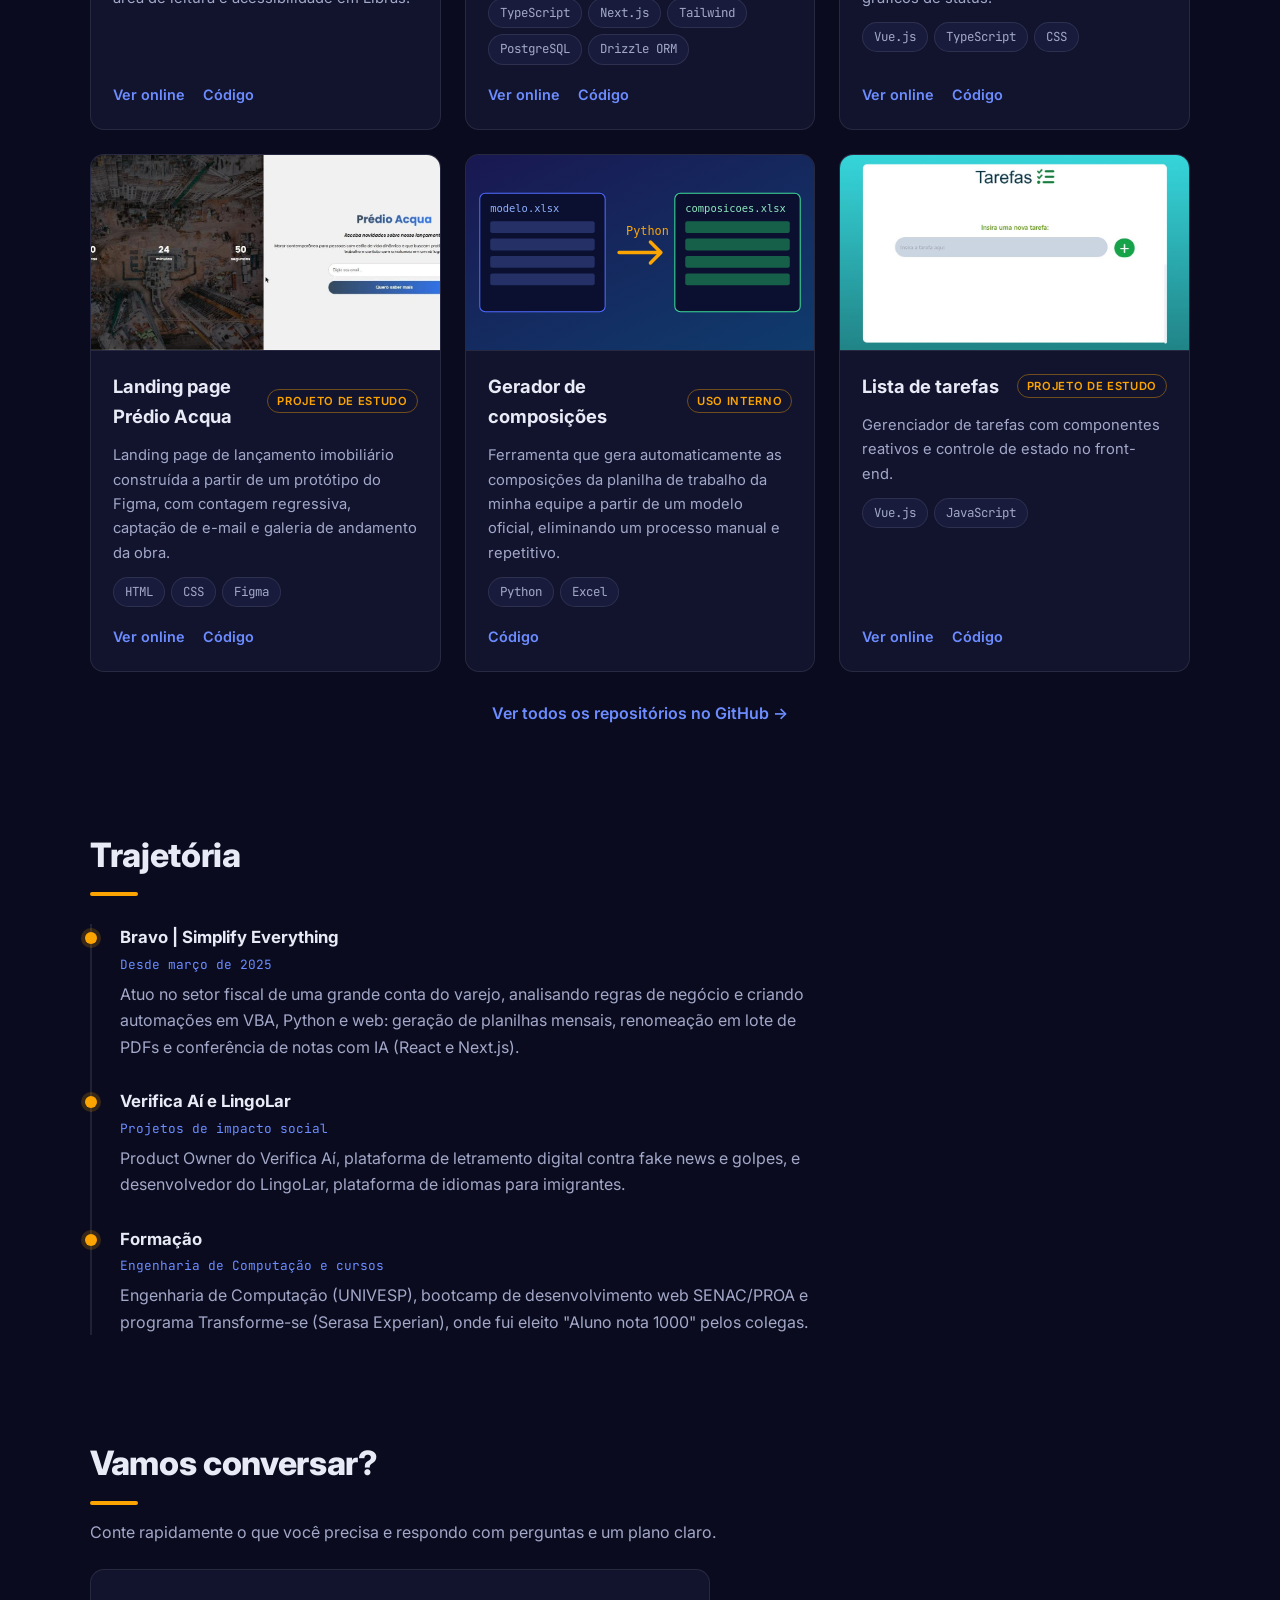
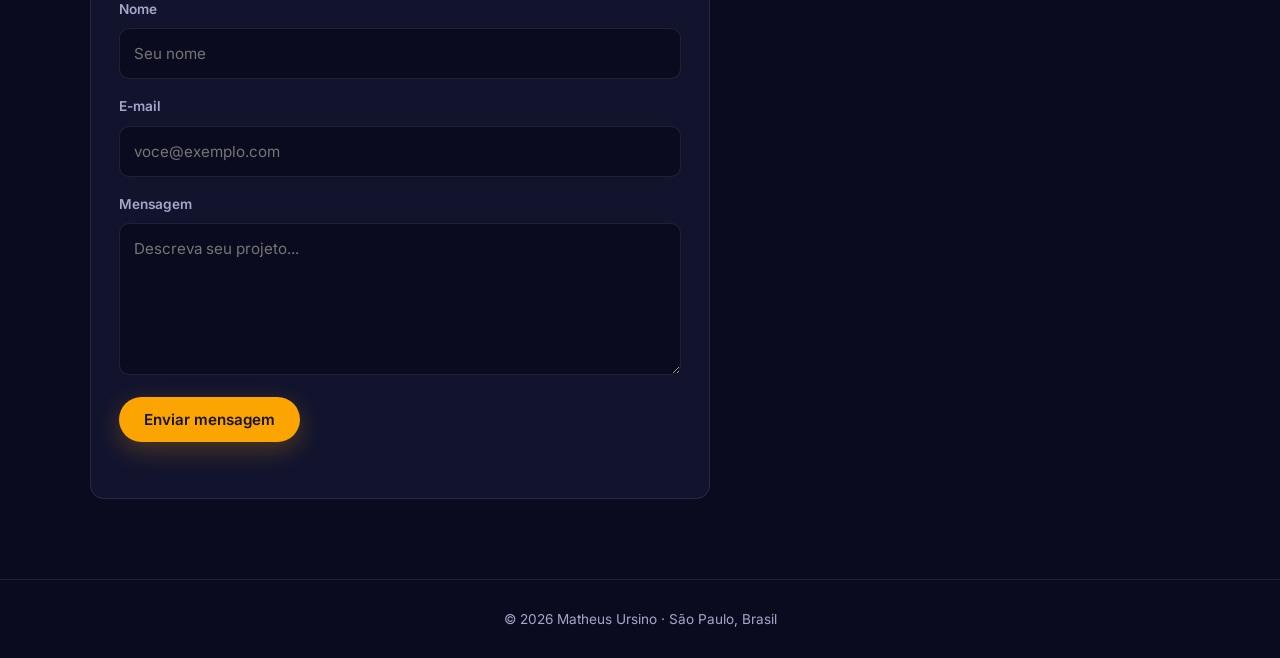
==== commit 7b1a657e: "Redesenha o portfólio e atualiza os projetos selecionados Novo layout (hero, serviços, projetos, tra" ====
--- a/index.html
+++ b/index.html
@@ -3,124 +3,210 @@
 <head>
   <meta charset="UTF-8">
   <meta name="viewport" content="width=device-width, initial-scale=1.0">
-  <title>Portfólio - Matheus Ursino</title>
-  <meta name="description" content="Portfólio profissional de Matheus Ursino, desenvolvedor full stack (React, Next.js, Node.js).">
+  <title>Matheus Ursino | Desenvolvedor Full Stack</title>
+  <meta name="description" content="Matheus Ursino, desenvolvedor full stack (React, Next.js, TypeScript, Node.js). Sites, aplicações web e automação de processos.">
+  <meta property="og:title" content="Matheus Ursino | Desenvolvedor Full Stack">
+  <meta property="og:description" content="Sites, aplicações web e automação de processos com React, Next.js, Node.js e Python.">
+  <meta property="og:image" content="Images/FotoPerfil.jpeg">
+  <link rel="preconnect" href="https://fonts.googleapis.com">
+  <link rel="preconnect" href="https://fonts.gstatic.com" crossorigin>
   <link rel="stylesheet" href="main.css">
 </head>
 
 <body>
-    <header>
-        <nav class="NavContent">
-            <ul>
-                <li><a href="#Apresentation" class="headerTexts">Inicio</a></li>
-                <li><a href="#Projects" class="headerTexts">Meu portfólio</a></li>
-                <li><a href="#Contact" class="headerTexts">Contato</a></li>
-            </ul>
-        </nav>
-    </header>
-    <main>
-        <section id="Apresentation">
-            <div class="ProfileWrapper">
-                <a href="https://br.linkedin.com/in/matheus-ursino" target="_blank" rel="noopener noreferrer"
-                    class="ProfileIcons">
-                    <img src="Images/linkedin.png" alt="linkedin" id="linkedInIcon" />
-                </a>
-                <img src="Images/FotoPerfil.jpeg" alt="Foto de Apresentação" class="PhotoApresentation">
-                <a href="https://www.instagram.com/maur.fotos" target="_blank" rel="noopener noreferrer"
-                    class="ProfileIcons">
-                    <img src="Images/social.png" alt="instagram-logo" id="InstagramIcon" />
-                </a>
-                <a href="https://github.com/MatheusUrsino" target="_blank" rel="noopener noreferrer" class="ProfileIcons">
-                    <img src="https://img.icons8.com/3d-sugary/100/github.png" alt="github" id="GitHubIcon" />
-                </a>
-            </div>
-            <section id="TextApresentation">
-                <h1 id="TitleMain">Matheus Ursino</h1>
-                <p>Sou desenvolvedor full stack, com experiência em front-end (React, Next.js, Vue.js, TypeScript) e back-end (Node.js, PostgreSQL, Drizzle ORM). Gosto de construir produtos completos, do banco de dados à interface, com foco em código limpo e soluções eficientes para problemas reais. Estou sempre estudando e evoluindo minha stack, unindo conhecimento técnico e visão de produto para gerar impacto através da tecnologia.
-                </p>
-            </section>
-
-            <section id="Projects">
-                <h2 class="SectionText">Meu Portfólio:</h2>
-                <div class="ProjectWrapper">
-                    <div class="ProjectCard">
-                        <div class="boxCard">
-                            <h3>LingoLar</h3>
-                            <img src="Images/Lingolar.png" alt="Imagem do projeto Noolar LingoLar" class="ProjectImage" />
-                            <div class="ImageOverlay">
-                                <a href="https://lingo-lar.vercel.app" target="_blank" rel="noopener noreferrer" class="BtnAccess">Acessar</a>
-                            </div>
-                        </div>
-                        <p class="ProjectDescription">Plataforma de aprendizado de idiomas em fase alpha, desenvolvida em TypeScript com foco em auxiliar imigrantes a aprender o novo idioma de forma prática.</p>
-                    </div>
-                    <div class="ProjectCard">
-                        <div class="boxCard">
-                            <h3>SaaS empresarial</h3>
-                            <img src="Images/SaaS-Empresarial.png" alt="Imagem do projeto de SaaS-Empresarial" class="ProjectImage" />
-                            <div class="ImageOverlay">
-                                <a href="https://bravo-crud.vercel.app" target="_blank" rel="noopener noreferrer" class="BtnAccess">Acessar</a>
-                            </div>
-                        </div>
-                        <p class="ProjectDescription">Sistema SaaS baseado em CRUD. Interface completa para gerenciamento de dados, construída com TypeScript.</p>
-                    </div>
-                    <div class="ProjectCard">
-                        <div class="boxCard">
-                            <h3>Noolar</h3>
-                            <img src="Images/Noolar.png" alt="Imagem do projeto Noolar" class="ProjectImage" />
-                            <div class="ImageOverlay">
-                                <a href="https://noolar.vercel.app" target="_blank" rel="noopener noreferrer" class="BtnAccess">Acessar</a>
-                            </div>
-                        </div>
-                        <p class="ProjectDescription">Plataforma criada para auxiliar na integração de imigrantes, oferecendo suporte, acesso à informação e recursos que facilitam a adaptação e inclusão em um novo país.</p>
-                    </div>
-                    <div class="ProjectCard">
-                        <div class="boxCard">
-                            <h3>Mapa de Carreira</h3>
-                            <img src="Images/Mapa-de-carreira.png" alt="Imagem do projeto de Mapa de Carreira" class="ProjectImage" />
-                            <div class="ImageOverlay">
-                                <a href="https://matheusursino.github.io/MapaDeCarreira/" target="_blank" rel="noopener noreferrer" class="BtnAccess">Acessar</a>
-                            </div>
-                        </div>
-                        <p class="ProjectDescription">Mapa de carreira desenvolvido em 2024, apresentando trajetória profissional, habilidades e objetivos de forma visual e interativa com JavaScript.</p>
-                    </div>
-                    <div class="ProjectCard">
-                        <div class="boxCard">
-                            <h3>Lista de Tarefas — Vue.js</h3>
-                            <img src="Images/Lista-de-tarefas.png" alt="Imagem do projeto de Lista de Tarefas" class="ProjectImage" />
-                            <div class="ImageOverlay">
-                                <a href="https://lista-de-tarefas-em-vue-js.vercel.app" target="_blank" rel="noopener noreferrer" class="BtnAccess">Acessar</a>
-                            </div>
-                        </div>
-                        <p class="ProjectDescription">Sistema de gerenciamento de tarefas desenvolvido com Vue.js, demonstrando domínio de componentes reativos e gerenciamento de estado no front-end.</p>
-                    </div>
-            </section>
-            </div>
-            <section id="Contact">
-                <h2 class="SectionText">Contato:</h2>
-                <form class="ContactForm" onsubmit="handleSubmit(event)">
-                    <input type="text" name="name" placeholder="Seu nome" required class="ContactInput" />
-                    <input type="email" name="email" placeholder="Seu e-mail" required class="ContactInput" />
-                    <textarea name="message" placeholder="Sua mensagem..." rows="5" required class="ContactInput ContactTextarea"></textarea>
-                    <button type="submit" class="BtnAccess BtnSubmit">Enviar mensagem</button>
-                </form>
-                <p id="ContactFeedback" class="ContactFeedback"></p>
-            </section>
-    </main>
-    <footer>
-
-    </footer>
-    <script>
-        function handleSubmit(e) {
-            e.preventDefault();
-            const form = e.target;
-            const feedback = document.getElementById('ContactFeedback');
-            const data = new FormData(form);
-            const mailto = `mailto:matheusursinoprofissional@gmail.com?subject=Contato de ${encodeURIComponent(data.get('name'))}&body=${encodeURIComponent(`Nome: ${data.get('name')}\nE-mail: ${data.get('email')}\n\n${data.get('message')}`)}`;
-            window.location.href = mailto;
-            feedback.textContent = 'Abrindo seu cliente de e-mail...';
-            form.reset();
-        }
-    </script>
+  <header class="site-header">
+    <nav class="nav container" aria-label="Principal">
+      <a href="#inicio" class="brand">MU<span>.</span></a>
+      <ul class="nav-links">
+        <li><a href="#servicos">Serviços</a></li>
+        <li><a href="#projetos">Projetos</a></li>
+        <li><a href="#trajetoria">Trajetória</a></li>
+        <li><a href="#contato" class="nav-cta">Contato</a></li>
+      </ul>
+    </nav>
+  </header>
+
+  <main>
+    <section id="inicio" class="hero container">
+      <div class="hero-text">
+        <p class="eyebrow">Desenvolvedor Full Stack</p>
+        <h1>Matheus Ursino</h1>
+        <p class="lead">Construo sites, aplicações web e automações que resolvem problemas reais, do banco de dados à interface. Trabalho no dia a dia com regras de negócio do setor fiscal de uma grande conta do varejo e transformo tarefas manuais em ferramentas que a equipe realmente usa.</p>
+        <div class="hero-actions">
+          <a href="#projetos" class="btn btn-primary">Ver projetos</a>
+          <a href="#contato" class="btn btn-ghost">Falar comigo</a>
+        </div>
+        <ul class="chips" aria-label="Tecnologias">
+          <li>React</li><li>Next.js</li><li>TypeScript</li><li>Node.js</li><li>PostgreSQL</li><li>Tailwind CSS</li><li>Vue.js</li><li>Python</li><li>VBA</li>
+        </ul>
+        <div class="social">
+          <a href="https://br.linkedin.com/in/matheus-ursino" target="_blank" rel="noopener noreferrer" aria-label="LinkedIn">LinkedIn</a>
+          <a href="https://github.com/MatheusUrsino" target="_blank" rel="noopener noreferrer" aria-label="GitHub">GitHub</a>
+          <a href="mailto:matheusursinoprofissional@gmail.com" aria-label="E-mail">E-mail</a>
+        </div>
+      </div>
+      <div class="hero-photo">
+        <img src="Images/FotoPerfil.jpeg" alt="Foto de Matheus Ursino" width="360" height="360">
+      </div>
+    </section>
+
+    <section id="servicos" class="container section">
+      <h2 class="section-title">O que eu faço</h2>
+      <div class="services">
+        <article class="service">
+          <h3>Sites e landing pages</h3>
+          <p>Páginas rápidas, responsivas e fiéis ao design (inclusive a partir de protótipos do Figma), prontas para pequenos negócios e lançamentos.</p>
+        </article>
+        <article class="service">
+          <h3>Aplicações web full stack</h3>
+          <p>Produtos completos com React, Next.js, TypeScript, Node.js e PostgreSQL: autenticação, painéis administrativos e CRUDs.</p>
+        </article>
+        <article class="service">
+          <h3>Automação de processos</h3>
+          <p>Geração de planilhas, renomeação e processamento de PDFs em lote e conferência assistida por IA, com Python, VBA e web.</p>
+        </article>
+      </div>
+    </section>
+
+    <section id="projetos" class="container section">
+      <h2 class="section-title">Projetos selecionados</h2>
+      <p class="section-sub">Alguns trabalhos meus. Cada cartão indica o estágio do projeto.</p>
+
+      <div class="projects">
+
+        <article class="project">
+          <img src="Images/Noolar.jpg" alt="Página inicial da plataforma Noolar" loading="lazy" width="1200" height="565">
+          <div class="project-body">
+            <div class="project-head"><h3>Noolar</h3><span class="badge">Beta</span></div>
+            <p>Plataforma de apoio a imigrantes latino-americanos no Brasil: cursos de português, orientação e comunidade, com área de leitura e acessibilidade em Libras.</p>
+            <div class="links">
+              <a href="https://noolar.vercel.app" target="_blank" rel="noopener noreferrer">Ver online</a>
+              <a href="https://github.com/MatheusUrsino/Noolar" target="_blank" rel="noopener noreferrer">Código</a>
+            </div>
+          </div>
+        </article>
+
+        <article class="project">
+          <img src="Images/Lingolar.jpg" alt="Página inicial da plataforma LingoLar" loading="lazy" width="1200" height="548">
+          <div class="project-body">
+            <div class="project-head"><h3>LingoLar</h3><span class="badge">Alpha</span></div>
+            <p>Plataforma de aprendizado de idiomas para imigrantes, em português, espanhol e inglês, com foco em prática do dia a dia.</p>
+            <ul class="stack"><li>TypeScript</li><li>Next.js</li><li>Tailwind</li><li>PostgreSQL</li><li>Drizzle ORM</li></ul>
+            <div class="links">
+              <a href="https://lingo-lar.vercel.app" target="_blank" rel="noopener noreferrer">Ver online</a>
+              <a href="https://github.com/MatheusUrsino/LingoLar" target="_blank" rel="noopener noreferrer">Código</a>
+            </div>
+          </div>
+        </article>
+
+        <article class="project">
+          <img src="Images/SaaS-Empresarial.jpg" alt="Painel de status do SaaS CRUD App" loading="lazy" width="1200" height="553">
+          <div class="project-body">
+            <div class="project-head"><h3>SaaS CRUD App</h3><span class="badge">Protótipo</span></div>
+            <p>Sistema de gestão baseado em operações CRUD, com autenticação, gerenciamento de membros e painel administrativo com gráficos de status.</p>
+            <ul class="stack"><li>Vue.js</li><li>TypeScript</li><li>CSS</li></ul>
+            <div class="links">
+              <a href="https://bravo-crud.vercel.app" target="_blank" rel="noopener noreferrer">Ver online</a>
+              <a href="https://github.com/MatheusUrsino/SaaS-CRUD-App" target="_blank" rel="noopener noreferrer">Código</a>
+            </div>
+          </div>
+        </article>
+
+        <article class="project">
+          <img src="Images/Acqua.jpg" alt="Landing page Prédio Acqua" loading="lazy" width="1568" height="581">
+          <div class="project-body">
+            <div class="project-head"><h3>Landing page Prédio Acqua</h3><span class="badge">Projeto de estudo</span></div>
+            <p>Landing page de lançamento imobiliário construída a partir de um protótipo do Figma, com contagem regressiva, captação de e-mail e galeria de andamento da obra.</p>
+            <ul class="stack"><li>HTML</li><li>CSS</li><li>Figma</li></ul>
+            <div class="links">
+              <a href="https://matheusursino.github.io/Projeto-Acqua/" target="_blank" rel="noopener noreferrer">Ver online</a>
+              <a href="https://github.com/MatheusUrsino/Projeto-Acqua" target="_blank" rel="noopener noreferrer">Código</a>
+            </div>
+          </div>
+        </article>
+
+        <article class="project">
+          <img src="Images/Gerador.svg" alt="Ilustração: planilha modelo transformada em planilha de composições por um script Python" loading="lazy" width="1200" height="560">
+          <div class="project-body">
+            <div class="project-head"><h3>Gerador de composições</h3><span class="badge">Uso interno</span></div>
+            <p>Ferramenta que gera automaticamente as composições da planilha de trabalho da minha equipe a partir de um modelo oficial, eliminando um processo manual e repetitivo.</p>
+            <ul class="stack"><li>Python</li><li>Excel</li></ul>
+            <div class="links">
+              <a href="https://github.com/MatheusUrsino/Gerador-de-composi-o" target="_blank" rel="noopener noreferrer">Código</a>
+            </div>
+          </div>
+        </article>
+
+        <article class="project">
+          <img src="Images/Lista-de-tarefas.jpg" alt="Aplicativo de lista de tarefas em Vue.js" loading="lazy" width="1200" height="538">
+          <div class="project-body">
+            <div class="project-head"><h3>Lista de tarefas</h3><span class="badge">Projeto de estudo</span></div>
+            <p>Gerenciador de tarefas com componentes reativos e controle de estado no front-end.</p>
+            <ul class="stack"><li>Vue.js</li><li>JavaScript</li></ul>
+            <div class="links">
+              <a href="https://lista-de-tarefas-em-vue-js.vercel.app" target="_blank" rel="noopener noreferrer">Ver online</a>
+              <a href="https://github.com/MatheusUrsino/ListaDeTarefasEmVueJS" target="_blank" rel="noopener noreferrer">Código</a>
+            </div>
+          </div>
+        </article>
+
+      </div>
+      <p class="more"><a href="https://github.com/MatheusUrsino?tab=repositories" target="_blank" rel="noopener noreferrer">Ver todos os repositórios no GitHub →</a></p>
+    </section>
+
+    <section id="trajetoria" class="container section">
+      <h2 class="section-title">Trajetória</h2>
+      <ol class="timeline">
+        <li>
+          <h3>Bravo | Simplify Everything</h3>
+          <span class="when">Desde março de 2025</span>
+          <p>Atuo no setor fiscal de uma grande conta do varejo, analisando regras de negócio e criando automações em VBA, Python e web: geração de planilhas mensais, renomeação em lote de PDFs e conferência de notas com IA (React e Next.js).</p>
+        </li>
+        <li>
+          <h3>Verifica Aí e LingoLar</h3>
+          <span class="when">Projetos de impacto social</span>
+          <p>Product Owner do Verifica Aí, plataforma de letramento digital contra fake news e golpes, e desenvolvedor do LingoLar, plataforma de idiomas para imigrantes.</p>
+        </li>
+        <li>
+          <h3>Formação</h3>
+          <span class="when">Engenharia de Computação e cursos</span>
+          <p>Engenharia de Computação (UNIVESP), bootcamp de desenvolvimento web SENAC/PROA e programa Transforme-se (Serasa Experian), onde fui eleito "Aluno nota 1000" pelos colegas.</p>
+        </li>
+      </ol>
+    </section>
+
+    <section id="contato" class="container section contact">
+      <h2 class="section-title">Vamos conversar?</h2>
+      <p class="section-sub">Conte rapidamente o que você precisa e respondo com perguntas e um plano claro.</p>
+      <form class="contact-form" onsubmit="handleSubmit(event)">
+        <label for="name">Nome</label>
+        <input id="name" type="text" name="name" placeholder="Seu nome" required autocomplete="name">
+        <label for="email">E-mail</label>
+        <input id="email" type="email" name="email" placeholder="voce@exemplo.com" required autocomplete="email">
+        <label for="message">Mensagem</label>
+        <textarea id="message" name="message" placeholder="Descreva seu projeto..." rows="5" required></textarea>
+        <button type="submit" class="btn btn-primary">Enviar mensagem</button>
+        <p id="ContactFeedback" class="feedback" role="status"></p>
+      </form>
+    </section>
+  </main>
+
+  <footer class="site-footer">
+    <p>© <span id="year"></span> Matheus Ursino · São Paulo, Brasil</p>
+  </footer>
+
+  <script>
+    document.getElementById('year').textContent = new Date().getFullYear();
+    function handleSubmit(e) {
+      e.preventDefault();
+      const form = e.target;
+      const data = new FormData(form);
+      const subject = encodeURIComponent('Contato de ' + data.get('name'));
+      const body = encodeURIComponent('Nome: ' + data.get('name') + '\nE-mail: ' + data.get('email') + '\n\n' + data.get('message'));
+      window.location.href = 'mailto:matheusursinoprofissional@gmail.com?subject=' + subject + '&body=' + body;
+      document.getElementById('ContactFeedback').textContent = 'Abrindo seu aplicativo de e-mail...';
+      form.reset();
+    }
+  </script>
 </body>
-
 </html>
--- a/main.css
+++ b/main.css
@@ -1,529 +1,166 @@
-@import url('https://fonts.googleapis.com/css2?family=JetBrains+Mono:wght@400;600;700&display=swap');
+@import url('https://fonts.googleapis.com/css2?family=Inter:wght@400;500;600;700;800&family=JetBrains+Mono:wght@500;700&display=swap');
 
-* {
-    box-sizing: border-box;
-    color: white;
-    margin: 0;
-    padding: 0;
+:root {
+    --bg: #0a0b1e;
+    --surface: #12142e;
+    --surface-2: #181b3c;
+    --border: rgba(255, 255, 255, 0.09);
+    --text: #e8eaf6;
+    --muted: #a3a8c9;
+    --accent: #fca402;
+    --accent-2: #6c8cff;
+    --radius: 14px;
 }
 
-html {
-    scroll-behavior: smooth;
+* { box-sizing: border-box; margin: 0; padding: 0; }
+
+html { scroll-behavior: smooth; }
+
+body {
+    background:
+        radial-gradient(ellipse at top left, rgba(95, 45, 255, 0.18), transparent 45%),
+        radial-gradient(ellipse at 90% 30%, rgba(34, 120, 255, 0.12), transparent 40%),
+        var(--bg);
+    background-attachment: fixed;
+    color: var(--text);
+    font-family: 'Inter', system-ui, sans-serif;
+    line-height: 1.65;
     overflow-x: hidden;
 }
 
-body {
-    background: radial-gradient(circle at top, rgba(95, 45, 255, 0.15), transparent 18%),
-        radial-gradient(circle at bottom right, rgba(34, 197, 255, 0.12), transparent 16%),
-        linear-gradient(180deg, rgba(7, 0, 49, 0.98), rgba(6, 1, 64, 0.95));
-    background-attachment: fixed;
-    background-repeat: no-repeat;
-    font-family: 'JetBrains Mono', 'Courier New', monospace;
-    overflow-x: hidden;
-    width: 100%;
+a { color: inherit; text-decoration: none; }
+img { display: block; max-width: 100%; height: auto; }
+ul, ol { list-style: none; }
+
+.container { width: min(1100px, 100% - 40px); margin-inline: auto; }
+.section { padding: 80px 0 20px; scroll-margin-top: 70px; }
+
+/* Header */
+.site-header {
+    position: sticky; top: 0; z-index: 50;
+    background: rgba(10, 11, 30, 0.8);
+    backdrop-filter: blur(10px);
+    -webkit-backdrop-filter: blur(10px);
+    border-bottom: 1px solid var(--border);
+}
+.nav { display: flex; align-items: center; justify-content: space-between; height: 64px; }
+.brand { font-family: 'JetBrains Mono', monospace; font-weight: 700; font-size: 1.25rem; }
+.brand span { color: var(--accent); }
+.nav-links { display: flex; align-items: center; gap: 28px; font-size: 0.92rem; color: var(--muted); }
+.nav-links a:hover { color: var(--text); }
+.nav-cta { border: 1px solid var(--accent); color: var(--accent); padding: 7px 16px; border-radius: 999px; }
+.nav-cta:hover { background: var(--accent); color: #111 !important; }
+
+/* Hero */
+.hero { display: grid; grid-template-columns: 1.4fr 1fr; gap: 48px; align-items: center; padding: 90px 0 40px; }
+.eyebrow { font-family: 'JetBrains Mono', monospace; color: var(--accent); font-size: 0.9rem; letter-spacing: 0.04em; margin-bottom: 8px; }
+.hero h1 { font-size: clamp(2.4rem, 6vw, 4rem); line-height: 1.1; font-weight: 800; letter-spacing: -0.02em; margin-bottom: 18px; }
+.lead { color: var(--muted); font-size: 1.08rem; max-width: 60ch; }
+.hero-actions { display: flex; flex-wrap: wrap; gap: 12px; margin: 28px 0 22px; }
+.hero-photo { justify-self: center; }
+.hero-photo img {
+    width: min(340px, 70vw); aspect-ratio: 1; object-fit: cover; border-radius: 50%;
+    border: 3px solid var(--border);
+    box-shadow: 0 0 0 8px rgba(108, 140, 255, 0.08), 0 20px 60px rgba(60, 40, 200, 0.35);
 }
 
-header {
-    animation: gradient 8s ease infinite;
-    background: linear-gradient(135deg, #4c09c9, #2c1b72, #2369d3);
-    background-size: 200% 200%;
-    position: sticky;
-    top: 0;
-    z-index: 100;
-    backdrop-filter: blur(8px);
-    -webkit-backdrop-filter: blur(8px);
+.chips { display: flex; flex-wrap: wrap; gap: 8px; margin-bottom: 22px; }
+.chips li, .stack li {
+    font-family: 'JetBrains Mono', monospace; font-size: 0.78rem;
+    padding: 4px 11px; border-radius: 999px;
+    background: var(--surface-2); border: 1px solid var(--border); color: var(--muted);
+}
+.social { display: flex; gap: 20px; font-size: 0.92rem; }
+.social a { color: var(--muted); border-bottom: 1px solid transparent; }
+.social a:hover { color: var(--accent); border-color: var(--accent); }
+
+/* Buttons */
+.btn {
+    display: inline-block; font-weight: 600; font-size: 0.95rem; cursor: pointer;
+    padding: 12px 24px; border-radius: 999px; border: 1px solid transparent;
+    transition: transform 0.15s ease, box-shadow 0.15s ease, background 0.15s ease;
+    font-family: inherit;
+}
+.btn:hover { transform: translateY(-2px); }
+.btn-primary { background: var(--accent); color: #151515; box-shadow: 0 8px 24px rgba(252, 164, 2, 0.25); }
+.btn-ghost { border-color: var(--border); background: var(--surface); }
+.btn-ghost:hover { border-color: var(--accent-2); }
+
+/* Sections */
+.section-title { font-size: clamp(1.6rem, 3.5vw, 2.1rem); font-weight: 800; letter-spacing: -0.01em; margin-bottom: 8px; }
+.section-title::after { content: ""; display: block; width: 48px; height: 4px; border-radius: 4px; background: var(--accent); margin-top: 10px; }
+.section-sub { color: var(--muted); margin: 14px 0 0; }
+
+/* Services */
+.services { display: grid; grid-template-columns: repeat(3, 1fr); gap: 20px; margin-top: 28px; }
+.service { background: var(--surface); border: 1px solid var(--border); border-radius: var(--radius); padding: 26px; }
+.service h3 { font-size: 1.1rem; margin-bottom: 8px; }
+.service p { color: var(--muted); font-size: 0.95rem; }
+
+/* Projects */
+.projects { display: grid; grid-template-columns: repeat(auto-fill, minmax(320px, 1fr)); gap: 24px; margin-top: 28px; }
+.project {
+    display: flex; flex-direction: column; overflow: hidden;
+    background: var(--surface); border: 1px solid var(--border); border-radius: var(--radius);
+    transition: transform 0.2s ease, border-color 0.2s ease, box-shadow 0.2s ease;
+}
+.project:hover { transform: translateY(-4px); border-color: rgba(108, 140, 255, 0.5); box-shadow: 0 18px 40px rgba(0, 0, 0, 0.35); }
+.project img { width: 100%; aspect-ratio: 16 / 9; object-fit: cover; object-position: top; border-bottom: 1px solid var(--border); }
+.project-body { display: flex; flex-direction: column; gap: 12px; padding: 20px 22px 22px; flex: 1; }
+.project-head { display: flex; align-items: center; justify-content: space-between; gap: 10px; }
+.project h3 { font-size: 1.15rem; }
+.badge { font-size: 0.7rem; font-weight: 600; text-transform: uppercase; letter-spacing: 0.06em; color: var(--accent); border: 1px solid rgba(252, 164, 2, 0.4); padding: 2px 9px; border-radius: 999px; white-space: nowrap; }
+.project p { color: var(--muted); font-size: 0.92rem; }
+.stack { display: flex; flex-wrap: wrap; gap: 6px; }
+.links { display: flex; gap: 18px; margin-top: auto; padding-top: 6px; font-weight: 600; font-size: 0.9rem; }
+.links a { color: var(--accent-2); }
+.links a:hover { color: var(--accent); }
+.more { margin-top: 28px; text-align: center; }
+.more a { color: var(--accent-2); font-weight: 600; }
+.more a:hover { color: var(--accent); }
+
+/* Timeline */
+.timeline { margin-top: 28px; border-left: 2px solid var(--border); padding-left: 28px; display: grid; gap: 28px; }
+.timeline li { position: relative; }
+.timeline li::before { content: ""; position: absolute; left: -35px; top: 8px; width: 12px; height: 12px; border-radius: 50%; background: var(--accent); box-shadow: 0 0 0 4px rgba(252, 164, 2, 0.18); }
+.timeline h3 { font-size: 1.05rem; }
+.when { display: block; font-family: 'JetBrains Mono', monospace; font-size: 0.8rem; color: var(--accent-2); margin: 2px 0 6px; }
+.timeline p { color: var(--muted); max-width: 70ch; }
+
+/* Contact */
+.contact { padding-bottom: 80px; }
+.contact-form {
+    display: flex; flex-direction: column; gap: 8px; max-width: 620px; margin-top: 24px;
+    background: var(--surface); border: 1px solid var(--border); border-radius: var(--radius); padding: 28px;
+}
+.contact-form label { font-size: 0.85rem; font-weight: 600; color: var(--muted); }
+.contact-form input, .contact-form textarea {
+    width: 100%; font: inherit; font-size: 0.95rem; color: var(--text);
+    background: var(--bg); border: 1px solid var(--border); border-radius: 10px; padding: 12px 14px; margin-bottom: 8px;
+}
+.contact-form input:focus, .contact-form textarea:focus { outline: 2px solid var(--accent-2); outline-offset: 1px; }
+.contact-form textarea { resize: vertical; }
+.contact-form .btn { align-self: flex-start; margin-top: 6px; }
+.feedback { min-height: 1.4em; font-size: 0.9rem; color: var(--muted); }
+
+.site-footer { border-top: 1px solid var(--border); text-align: center; padding: 28px 20px; color: var(--muted); font-size: 0.85rem; }
+
+:focus-visible { outline: 2px solid var(--accent); outline-offset: 3px; }
+
+@media (prefers-reduced-motion: reduce) {
+    html { scroll-behavior: auto; }
+    * { transition: none !important; }
 }
 
-@keyframes gradient {
-    0% {
-        background-position: 0% 50%;
-    }
-
-    50% {
-        background-position: 100% 50%;
-    }
-
-    100% {
-        background-position: 0% 50%;
-    }
+@media (max-width: 860px) {
+    .hero { grid-template-columns: 1fr; padding-top: 50px; text-align: left; }
+    .hero-photo { order: -1; justify-self: start; }
+    .services { grid-template-columns: 1fr; }
 }
 
-
-#TitleMain {
-    background: linear-gradient(135deg, rgb(252, 164, 2), rgb(239, 255, 17), rgb(252, 164, 2));
-    background-clip: text;
-    -webkit-background-clip: text;
-    color: transparent;
-    font-size: 3rem;
-    font-weight: 700;
-    padding: 10px;
-    letter-spacing: 0.02em;
-    margin: auto;
-    max-width: 800px;
-    text-shadow: 0 0 30px rgba(255, 0, 0, 0.25);
+@media (max-width: 600px) {
+    .nav-links { gap: 14px; font-size: 0.82rem; }
+    .nav-links li:nth-child(3) { display: none; }
+    .projects { grid-template-columns: 1fr; }
+    .section { padding-top: 60px; }
 }
-
-nav ul {
-    display: flex;
-    justify-content: space-evenly;
-    list-style: none;
-    width: 100%;
-}
-
-.NavContent {
-    align-items: center;
-    color: white;
-    display: flex;
-    height: 50px;
-}
-
-.NavContent li:hover {
-    transform: scale(1.2);
-    filter: brightness(1.2);
-
-    transition: transform 0.3s ease;
-}
-
-a {
-    color: inherit;
-    text-decoration: none;
-    -webkit-tap-highlight-color: transparent;
-}
-
-.SectionText {
-    background: linear-gradient(135deg, rgb(252, 164, 2), rgb(239, 255, 17), rgb(252, 164, 2));
-    background-clip: text;
-    -webkit-background-clip: text;
-    color: transparent;
-    font-size: 2rem;
-    font-weight: 900;
-    letter-spacing: 0.02em;
-    margin: 10px auto;
-    width: 90vw;
-    padding: 10px 10px;
-    text-align: left;
-    text-shadow: 0 0 30px rgba(255, 0, 0, 0.25);
-}
-
-
-#Apresentation {
-    align-items: center;
-    display: flex;
-    gap: 20px;
-    padding: 90px;
-    justify-content: center;
-    margin: 10px auto;
-    text-align: center;
-    flex-direction: column;
-
-    width: 100%;
-}
-
-#TextApresentation {
-    display: flex;
-    flex-direction: column;
-    font-size: 1.25rem;
-    margin: auto;
-    max-width: 700px;
-    padding: 0 16px;
-}
-
-#Apresentation,
-#Projects,
-#Contact {
-    scroll-margin-top: 55px;
-}
-
-.PhotoApresentation {
-    border-radius: 50%;
-    object-fit: cover;
-    width: 350px;
-    height: 350px;
-}
-
-
-.ProfileWrapper {
-    position: relative;
-    display: inline-flex;
-    align-items: center;
-    justify-content: center;
-    width: 380px;
-    height: 380px;
-    margin: auto;
-
-}
-
-.ProfileIcons {
-    width: 50px;
-    height: 50px;
-}
-
-#linkedInIcon {
-    position: absolute;
-    right: 100%;
-    width: 50px;
-    height: 50px;
-    margin: 0 5px;
-}
-
-#InstagramIcon {
-    position: absolute;
-    top: 0px;
-    left: 80%;
-    border-radius: 100%;
-    width: 50px;
-    height: 50px;
-    object-fit: cover;
-    overflow: hidden;
-}
-
-#GitHubIcon {
-    position: absolute;
-    bottom: 0px;
-    left: 80%;
-    width: 50px;
-    height: 50px;
-    object-fit: cover;
-
-}
-
-#linkedInIcon:hover,
-#InstagramIcon:hover,
-#GitHubIcon:hover {
-    transform: scale(1.2);
-    filter: brightness(1.2);
-
-    transition: transform 0.3s ease;
-}
-
-.NavContent li:hover {
-    transform: scale(1.2);
-    filter: brightness(1.2);
-
-    transition: transform 0.3s ease;
-}
-
-.ProjectWrapper {
-    display: flex;
-    flex-wrap: wrap;
-    gap: 50px;
-    justify-content: center;
-    margin: 20px auto;
-    width: 90%;
-}
-
-.ProjectCard {
-    background: linear-gradient(135deg, rgba(173, 216, 230, 0.3), rgba(135, 206, 235, 0.2));
-    border-radius: 10px;
-    padding: 20px;
-    width: 400px;
-    max-width: 100%;
-    display: flex;
-    flex-direction: column;
-    align-items: center;
-    gap: 15px;
-}
-
-
-.ProjectImage {
-    width: 100%;
-    height: 200px;
-    object-fit: cover;
-    margin-top: 20px;
-    border-radius: 10px;
-}
-
-.ProjectCard:hover .ProjectImage {
-    background: rgb(0, 0, 0);
-    opacity: 0.9;
-    filter: brightness(0.7);
-    transition: filter 0.25s ease;
-    transition: opacity 0.25s ease;
-
-}
-
-.boxCard {
-    position: relative;
-    width: 90%;
-}
-
-.ImageOverlay {
-    width: 30%;
-    height: 15%;
-    justify-content: center;
-    align-items: center;
-    text-align: center;
-    display: flex;
-    border-radius: 30px;
-    position: absolute;
-    top: 55%;
-    left: 50%;
-    transform: translate(-50%, -50%);
-    color: white;
-    font-size: 1rem;
-    font-weight: 400;
-    opacity: 0;
-    transition: opacity 0.25s ease;
-}
-
-/* --- ESTILO DO BOTÃO (ADAPTADO À NOVA PALETA) --- */
-.BtnAccess {
-    /* Gradiente usando os tons de azul-claro (LightBlue e SkyBlue) da sua paleta */
-    background: linear-gradient(135deg, rgba(83, 93, 146, 0.8), rgba(54, 65, 129, 0.8));
-    color: #ffffff;
-    /* Texto escuro (cor do seu background) para dar contraste com o botão claro */
-    font-family: 'JetBrains Mono', monospace;
-    font-size: 0.9rem;
-    font-weight: 700;
-    /* Um pouco mais grosso para destacar no fundo claro */
-    padding: 10px 20px;
-    border-radius: 20px;
-    /* Sombra suave acompanhando o tom de azul */
-    box-shadow: 0 4px 15px rgba(83, 93, 146, 0.4);
-    text-transform: uppercase;
-    letter-spacing: 0.05em;
-
-    transition: transform 0.2s ease, box-shadow 0.2s ease, background 0.2s ease;
-}
-
-/* --- HOVER DO BOTÃO --- */
-.BtnAccess:hover {
-    transform: translateY(-3px);
-    /* No hover, o botão fica ligeiramente mais opaco/aceso */
-    background: linear-gradient(135deg, rgba(80, 90, 141, 0.9), rgba(52, 64, 128, 0.9));
-    box-shadow: 0 6px 20px rgba(83, 93, 146, 0.6);
-}
-
-/* Efeito ao clicar */
-.BtnAccess:active {
-    transform: translateY(-1px);
-    box-shadow: 0 3px 10px rgba(135, 206, 235, 0.3);
-}
-
-.ProjectCard:hover .ImageOverlay {
-    opacity: 1;
-}
-
-/* Oculta a descrição por padrão e mostra ao passar o mouse sobre o cartão */
-.ProjectDescription {
-    width: 90%;
-    text-align: center;
-    max-height: 0;
-    overflow: hidden;
-    opacity: 0;
-    transform: translateY(6px);
-    transition: opacity 0.25s ease, transform 0.25s ease, max-height 0.25s ease;
-}
-
-.ProjectCard:hover .ProjectDescription {
-    max-height: 100%;
-    transition: opacity 0.25s ease, transform 1.25s ease, max-height 1.25s ease;
-    opacity: 1;
-    transform: translateY(0);
-}
-
-.ProjectCard:hover {
-    max-height: 100%;
-    transition: max-height 1.25s ease;
-}
-
-#Contact {
-    width: 90vw;
-    margin: 0 auto 60px;
-}
-
-.ContactForm {
-    background: linear-gradient(135deg, rgba(173, 216, 230, 0.3), rgba(135, 206, 235, 0.2));
-    border-radius: 10px;
-    display: flex;
-    flex-direction: column;
-    gap: 16px;
-    margin: 10px auto;
-    max-width: 600px;
-    padding: 30px;
-}
-
-.ContactInput {
-    background: rgba(255, 255, 255, 0.07);
-    border: 1px solid rgba(255, 255, 255, 0.15);
-    border-radius: 8px;
-    color: white;
-    font-family: 'JetBrains Mono', monospace;
-    font-size: 0.9rem;
-    outline: none;
-    padding: 12px 16px;
-    transition: border-color 0.2s ease;
-    width: 100%;
-}
-
-.ContactInput::placeholder {
-    color: rgba(255, 255, 255, 0.4);
-}
-
-.ContactInput:focus {
-    border-color: rgba(83, 93, 146, 0.8);
-}
-
-.ContactTextarea {
-    resize: vertical;
-}
-
-.BtnSubmit {
-    align-self: flex-end;
-    cursor: pointer;
-    border: none;
-}
-
-.ContactFeedback {
-    margin: 10px auto;
-    max-width: 600px;
-    text-align: center;
-    font-size: 0.9rem;
-    min-height: 1.2em;
-}
-
-/* tablet */
-@media (max-width: 1024px) {
-    #TitleMain {
-        font-size: 2.5rem;
-        max-width: 90%;
-    }
-
-    .SectionText {
-        font-size: 1.35rem;
-    }
-
-    #Apresentation {
-        padding: 60px 24px;
-        gap: 18px;
-    }
-
-    #TextApresentation {
-        font-size: 1.1rem;
-    }
-
-    .PhotoApresentation {
-        width: 280px;
-        height: 280px;
-    }
-
-    .ProfileWrapper {
-        width: 320px;
-        height: 320px;
-    }
-
-    #linkedInIcon,
-    #InstagramIcon,
-    #GitHubIcon {
-        width: 44px;
-        height: 44px;
-    }
-
-    .ProjectWrapper {
-        gap: 30px;
-    }
-}
-
-/* celular */
-@media (max-width: 768px) {
-    nav ul {
-        justify-content: space-evenly;
-        font-size: 0.75rem;
-    }
-
-    #TitleMain {
-        font-size: 2rem;
-    }
-
-    .SectionText {
-        font-size: 1.1rem;
-    }
-
-    #Apresentation {
-        padding: 40px 16px;
-        gap: 14px;
-    }
-
-    #TextApresentation {
-        font-size: 0.85rem;
-    }
-
-    .PhotoApresentation {
-        width: 220px;
-        height: 220px;
-    }
-
-    .ProfileWrapper {
-        width: 240px;
-        height: 240px;
-        margin: auto;
-    }
-
-    #linkedInIcon {
-        right: auto;
-        left: -48px;
-        width: 36px;
-        height: 36px;
-    }
-
-    #InstagramIcon,
-    #GitHubIcon {
-        left: 85%;
-        width: 36px;
-        height: 36px;
-    }
-
-    .ProjectWrapper {
-        gap: 20px;
-        width: 95%;
-    }
-
-    .ProjectCard {
-        width: 100%;
-    }
-
-    .ContactForm {
-        padding: 20px 16px;
-    }
-
-    .BtnSubmit {
-        align-self: stretch;
-        text-align: center;
-    }
-}
-
-/* celular pequeno */
-@media (max-width: 480px) {
-    #TitleMain {
-        font-size: 1.6rem;
-    }
-
-    .SectionText {
-        font-size: 1rem;
-    }
-
-    #Apresentation {
-        padding: 30px 12px;
-    }
-
-    #TextApresentation {
-        font-size: 0.78rem;
-    }
-
-    .PhotoApresentation {
-        width: 180px;
-        height: 180px;
-    }
-
-    .ProfileWrapper {
-        width: 220px;
-        height: 220px;
-    }
-
-    #linkedInIcon,
-    #InstagramIcon,
-    #GitHubIcon {
-        width: 32px;
-        height: 32px;
-    }
-}
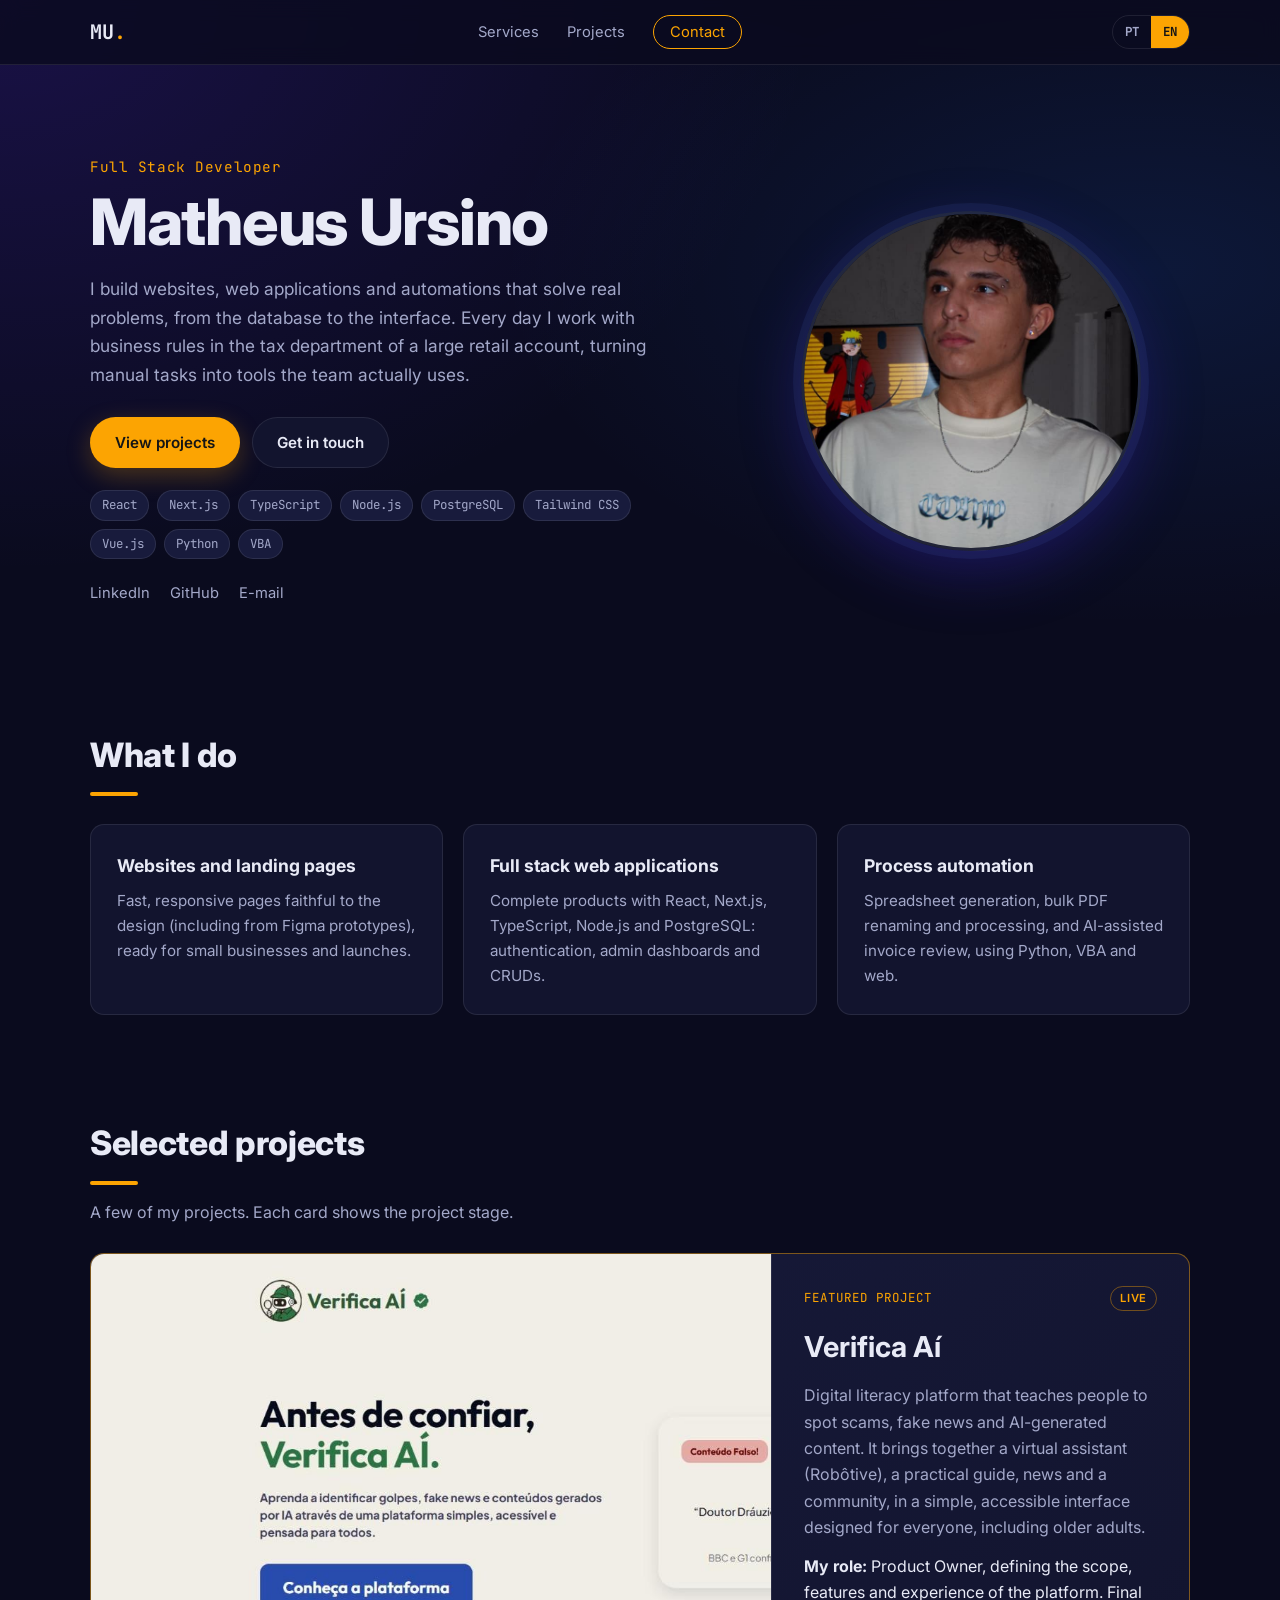
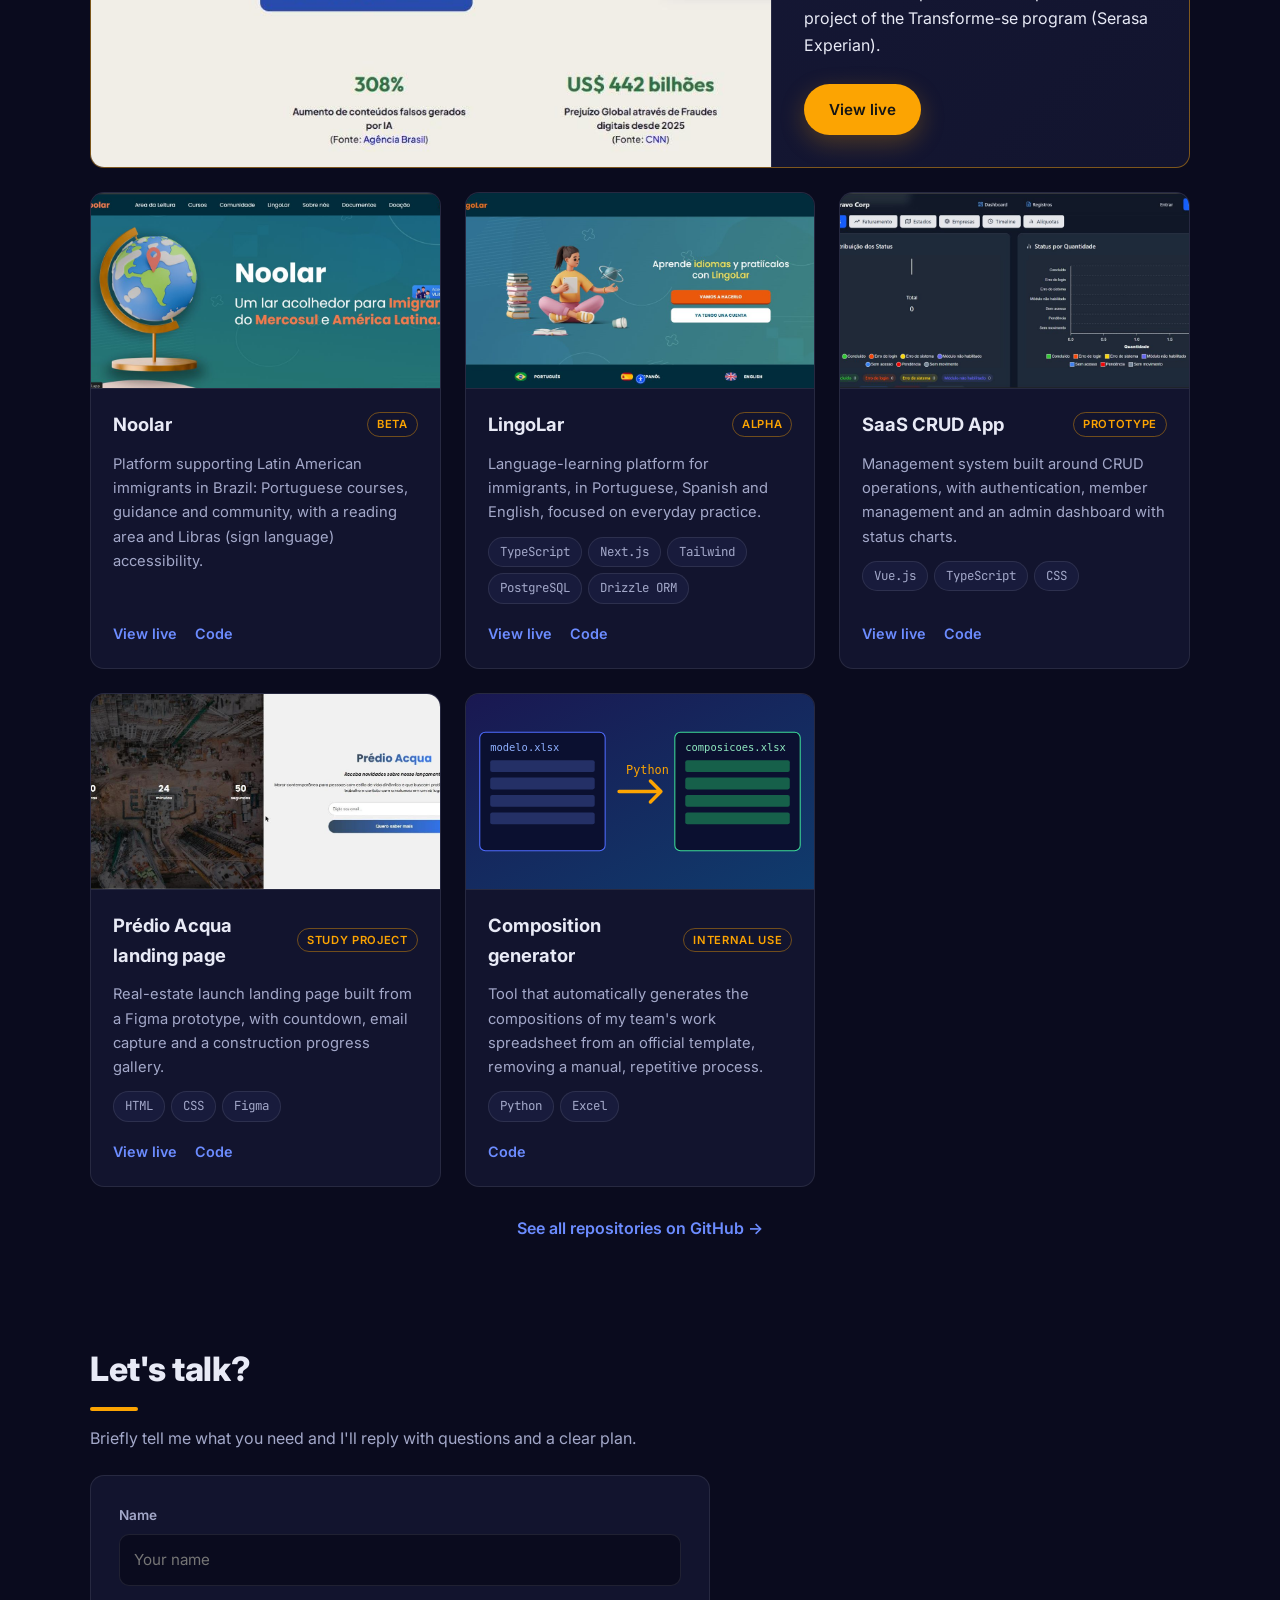
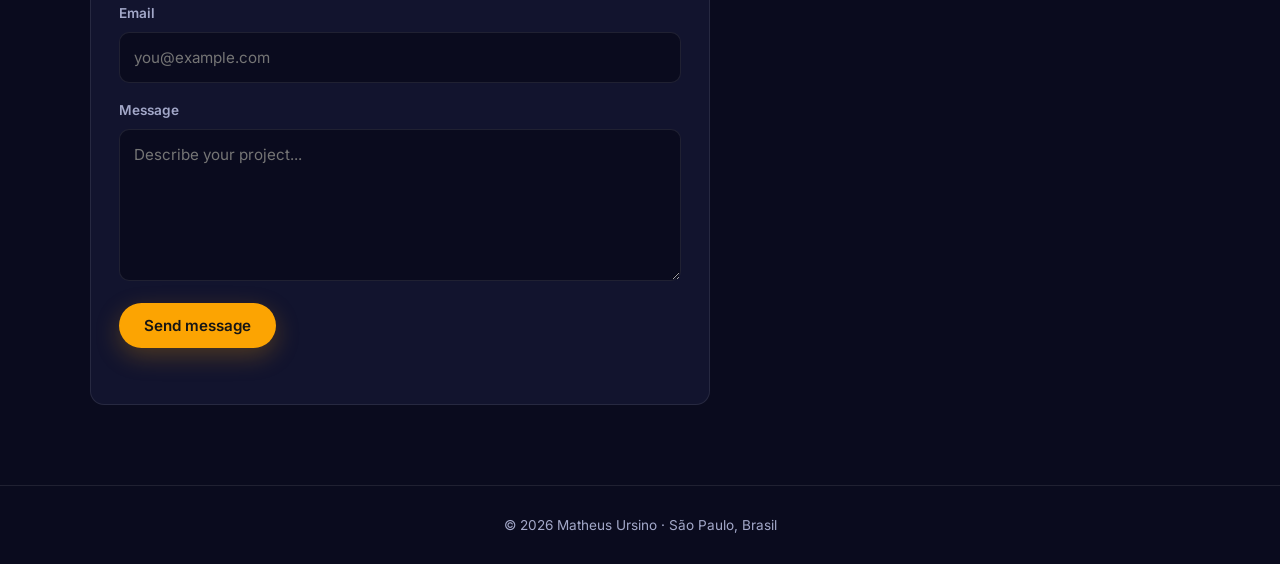
==== commit 6e5cb9f6: "Destaca o Verifica Aí, remove trajetória e adiciona seletor PT/EN - Novo cartão em destaque para o V" ====
--- a/index.html
+++ b/index.html
@@ -18,23 +18,23 @@
     <nav class="nav container" aria-label="Principal">
       <a href="#inicio" class="brand">MU<span>.</span></a>
       <ul class="nav-links">
-        <li><a href="#servicos">Serviços</a></li>
-        <li><a href="#projetos">Projetos</a></li>
-        <li><a href="#trajetoria">Trajetória</a></li>
-        <li><a href="#contato" class="nav-cta">Contato</a></li>
+        <li><a href="#servicos" data-i18n="nav_services">Serviços</a></li>
+        <li><a href="#projetos" data-i18n="nav_projects">Projetos</a></li>
+        <li><a href="#contato" class="nav-cta" data-i18n="nav_contact">Contato</a></li>
       </ul>
+      <div class="lang" role="group" aria-label="Idioma / Language"><button type="button" data-lang="pt" aria-pressed="true">PT</button><button type="button" data-lang="en" aria-pressed="false">EN</button></div>
     </nav>
   </header>
 
   <main>
     <section id="inicio" class="hero container">
       <div class="hero-text">
-        <p class="eyebrow">Desenvolvedor Full Stack</p>
+        <p class="eyebrow" data-i18n="eyebrow">Desenvolvedor Full Stack</p>
         <h1>Matheus Ursino</h1>
-        <p class="lead">Construo sites, aplicações web e automações que resolvem problemas reais, do banco de dados à interface. Trabalho no dia a dia com regras de negócio do setor fiscal de uma grande conta do varejo e transformo tarefas manuais em ferramentas que a equipe realmente usa.</p>
+        <p class="lead" data-i18n="lead">Construo sites, aplicações web e automações que resolvem problemas reais, do banco de dados à interface. Trabalho no dia a dia com regras de negócio do setor fiscal de uma grande conta do varejo e transformo tarefas manuais em ferramentas que a equipe realmente usa.</p>
         <div class="hero-actions">
-          <a href="#projetos" class="btn btn-primary">Ver projetos</a>
-          <a href="#contato" class="btn btn-ghost">Falar comigo</a>
+          <a href="#projetos" class="btn btn-primary" data-i18n="btn_projects">Ver projetos</a>
+          <a href="#contato" class="btn btn-ghost" data-i18n="btn_talk">Falar comigo</a>
         </div>
         <ul class="chips" aria-label="Tecnologias">
           <li>React</li><li>Next.js</li><li>TypeScript</li><li>Node.js</li><li>PostgreSQL</li><li>Tailwind CSS</li><li>Vue.js</li><li>Python</li><li>VBA</li>
@@ -46,146 +46,127 @@
         </div>
       </div>
       <div class="hero-photo">
-        <img src="Images/FotoPerfil.jpeg" alt="Foto de Matheus Ursino" width="360" height="360">
+        <img src="Images/FotoPerfil.jpeg" alt="Foto de Matheus Ursino" data-i18n-alt="a_photo" width="360" height="360">
       </div>
     </section>
 
     <section id="servicos" class="container section">
-      <h2 class="section-title">O que eu faço</h2>
+      <h2 class="section-title" data-i18n="t_services">O que eu faço</h2>
       <div class="services">
         <article class="service">
-          <h3>Sites e landing pages</h3>
-          <p>Páginas rápidas, responsivas e fiéis ao design (inclusive a partir de protótipos do Figma), prontas para pequenos negócios e lançamentos.</p>
+          <h3 data-i18n="s1_t">Sites e landing pages</h3>
+          <p data-i18n="s1_p">Páginas rápidas, responsivas e fiéis ao design (inclusive a partir de protótipos do Figma), prontas para pequenos negócios e lançamentos.</p>
         </article>
         <article class="service">
-          <h3>Aplicações web full stack</h3>
-          <p>Produtos completos com React, Next.js, TypeScript, Node.js e PostgreSQL: autenticação, painéis administrativos e CRUDs.</p>
+          <h3 data-i18n="s2_t">Aplicações web full stack</h3>
+          <p data-i18n="s2_p">Produtos completos com React, Next.js, TypeScript, Node.js e PostgreSQL: autenticação, painéis administrativos e CRUDs.</p>
         </article>
         <article class="service">
-          <h3>Automação de processos</h3>
-          <p>Geração de planilhas, renomeação e processamento de PDFs em lote e conferência assistida por IA, com Python, VBA e web.</p>
+          <h3 data-i18n="s3_t">Automação de processos</h3>
+          <p data-i18n="s3_p">Geração de planilhas, renomeação e processamento de PDFs em lote e conferência assistida por IA, com Python, VBA e web.</p>
         </article>
       </div>
     </section>
 
     <section id="projetos" class="container section">
-      <h2 class="section-title">Projetos selecionados</h2>
-      <p class="section-sub">Alguns trabalhos meus. Cada cartão indica o estágio do projeto.</p>
+      <h2 class="section-title" data-i18n="t_projects">Projetos selecionados</h2>
+      <p class="section-sub" data-i18n="sub_projects">Alguns trabalhos meus. Cada cartão indica o estágio do projeto.</p>
 
       <div class="projects">
 
-        <article class="project">
-          <img src="Images/Noolar.jpg" alt="Página inicial da plataforma Noolar" loading="lazy" width="1200" height="565">
-          <div class="project-body">
-            <div class="project-head"><h3>Noolar</h3><span class="badge">Beta</span></div>
-            <p>Plataforma de apoio a imigrantes latino-americanos no Brasil: cursos de português, orientação e comunidade, com área de leitura e acessibilidade em Libras.</p>
-            <div class="links">
-              <a href="https://noolar.vercel.app" target="_blank" rel="noopener noreferrer">Ver online</a>
-              <a href="https://github.com/MatheusUrsino/Noolar" target="_blank" rel="noopener noreferrer">Código</a>
-            </div>
-          </div>
-        </article>
-
-        <article class="project">
-          <img src="Images/Lingolar.jpg" alt="Página inicial da plataforma LingoLar" loading="lazy" width="1200" height="548">
-          <div class="project-body">
-            <div class="project-head"><h3>LingoLar</h3><span class="badge">Alpha</span></div>
-            <p>Plataforma de aprendizado de idiomas para imigrantes, em português, espanhol e inglês, com foco em prática do dia a dia.</p>
+        <article class="project featured">
+          <img src="Images/Verifica-Ai.jpg" alt="Página inicial da plataforma Verifica Aí" data-i18n-alt="a_vf" width="1568" height="726">
+          <div class="project-body">
+            <div class="project-head"><span class="eyebrow-badge" data-i18n="feat_label">Projeto em destaque</span><span class="badge" data-i18n="feat_live">No ar</span></div>
+            <h3>Verifica Aí</h3>
+            <p data-i18n="vf_p">Plataforma de letramento digital que ensina a identificar golpes, fake news e conteúdos gerados por IA. Reúne um assistente virtual (Robôtive), guia prático, notícias e comunidade, em uma interface simples e acessível pensada para todos, inclusive idosos.</p>
+            <p class="role"><strong data-i18n="role_l">Meu papel:</strong> <span data-i18n="role_t">Product Owner, definindo o escopo, as funcionalidades e a experiência da plataforma. Projeto final do programa Transforme-se (Serasa Experian).</span></p>
+            <div class="links">
+              <a href="https://verifica-ai-plataforma.vercel.app/" target="_blank" rel="noopener noreferrer" class="btn btn-primary" data-i18n="l_view">Ver online</a>
+            </div>
+          </div>
+        </article>
+
+        <article class="project">
+          <img src="Images/Noolar.jpg" alt="Página inicial da plataforma Noolar" data-i18n-alt="a_no" loading="lazy" width="1200" height="565">
+          <div class="project-body">
+            <div class="project-head"><h3>Noolar</h3><span class="badge" data-i18n="b_beta">Beta</span></div>
+            <p data-i18n="no_p">Plataforma de apoio a imigrantes latino-americanos no Brasil: cursos de português, orientação e comunidade, com área de leitura e acessibilidade em Libras.</p>
+            <div class="links">
+              <a href="https://noolar.vercel.app" target="_blank" rel="noopener noreferrer" data-i18n="l_view">Ver online</a>
+              <a href="https://github.com/MatheusUrsino/Noolar" target="_blank" rel="noopener noreferrer" data-i18n="l_code">Código</a>
+            </div>
+          </div>
+        </article>
+
+        <article class="project">
+          <img src="Images/Lingolar.jpg" alt="Página inicial da plataforma LingoLar" data-i18n-alt="a_li" loading="lazy" width="1200" height="548">
+          <div class="project-body">
+            <div class="project-head"><h3>LingoLar</h3><span class="badge" data-i18n="b_alpha">Alpha</span></div>
+            <p data-i18n="li_p">Plataforma de aprendizado de idiomas para imigrantes, em português, espanhol e inglês, com foco em prática do dia a dia.</p>
             <ul class="stack"><li>TypeScript</li><li>Next.js</li><li>Tailwind</li><li>PostgreSQL</li><li>Drizzle ORM</li></ul>
             <div class="links">
-              <a href="https://lingo-lar.vercel.app" target="_blank" rel="noopener noreferrer">Ver online</a>
-              <a href="https://github.com/MatheusUrsino/LingoLar" target="_blank" rel="noopener noreferrer">Código</a>
-            </div>
-          </div>
-        </article>
-
-        <article class="project">
-          <img src="Images/SaaS-Empresarial.jpg" alt="Painel de status do SaaS CRUD App" loading="lazy" width="1200" height="553">
-          <div class="project-body">
-            <div class="project-head"><h3>SaaS CRUD App</h3><span class="badge">Protótipo</span></div>
-            <p>Sistema de gestão baseado em operações CRUD, com autenticação, gerenciamento de membros e painel administrativo com gráficos de status.</p>
+              <a href="https://lingo-lar.vercel.app" target="_blank" rel="noopener noreferrer" data-i18n="l_view">Ver online</a>
+              <a href="https://github.com/MatheusUrsino/LingoLar" target="_blank" rel="noopener noreferrer" data-i18n="l_code">Código</a>
+            </div>
+          </div>
+        </article>
+
+        <article class="project">
+          <img src="Images/SaaS-Empresarial.jpg" alt="Painel de status do SaaS CRUD App" data-i18n-alt="a_sa" loading="lazy" width="1200" height="553">
+          <div class="project-body">
+            <div class="project-head"><h3>SaaS CRUD App</h3><span class="badge" data-i18n="b_proto">Protótipo</span></div>
+            <p data-i18n="sa_p">Sistema de gestão baseado em operações CRUD, com autenticação, gerenciamento de membros e painel administrativo com gráficos de status.</p>
             <ul class="stack"><li>Vue.js</li><li>TypeScript</li><li>CSS</li></ul>
             <div class="links">
-              <a href="https://bravo-crud.vercel.app" target="_blank" rel="noopener noreferrer">Ver online</a>
-              <a href="https://github.com/MatheusUrsino/SaaS-CRUD-App" target="_blank" rel="noopener noreferrer">Código</a>
-            </div>
-          </div>
-        </article>
-
-        <article class="project">
-          <img src="Images/Acqua.jpg" alt="Landing page Prédio Acqua" loading="lazy" width="1568" height="581">
-          <div class="project-body">
-            <div class="project-head"><h3>Landing page Prédio Acqua</h3><span class="badge">Projeto de estudo</span></div>
-            <p>Landing page de lançamento imobiliário construída a partir de um protótipo do Figma, com contagem regressiva, captação de e-mail e galeria de andamento da obra.</p>
+              <a href="https://bravo-crud.vercel.app" target="_blank" rel="noopener noreferrer" data-i18n="l_view">Ver online</a>
+              <a href="https://github.com/MatheusUrsino/SaaS-CRUD-App" target="_blank" rel="noopener noreferrer" data-i18n="l_code">Código</a>
+            </div>
+          </div>
+        </article>
+
+        <article class="project">
+          <img src="Images/Acqua.jpg" alt="Landing page Prédio Acqua" data-i18n-alt="a_ac" loading="lazy" width="1568" height="581">
+          <div class="project-body">
+            <div class="project-head"><h3 data-i18n="ac_t">Landing page Prédio Acqua</h3><span class="badge" data-i18n="b_study">Projeto de estudo</span></div>
+            <p data-i18n="ac_p">Landing page de lançamento imobiliário construída a partir de um protótipo do Figma, com contagem regressiva, captação de e-mail e galeria de andamento da obra.</p>
             <ul class="stack"><li>HTML</li><li>CSS</li><li>Figma</li></ul>
             <div class="links">
-              <a href="https://matheusursino.github.io/Projeto-Acqua/" target="_blank" rel="noopener noreferrer">Ver online</a>
-              <a href="https://github.com/MatheusUrsino/Projeto-Acqua" target="_blank" rel="noopener noreferrer">Código</a>
-            </div>
-          </div>
-        </article>
-
-        <article class="project">
-          <img src="Images/Gerador.svg" alt="Ilustração: planilha modelo transformada em planilha de composições por um script Python" loading="lazy" width="1200" height="560">
-          <div class="project-body">
-            <div class="project-head"><h3>Gerador de composições</h3><span class="badge">Uso interno</span></div>
-            <p>Ferramenta que gera automaticamente as composições da planilha de trabalho da minha equipe a partir de um modelo oficial, eliminando um processo manual e repetitivo.</p>
+              <a href="https://matheusursino.github.io/Projeto-Acqua/" target="_blank" rel="noopener noreferrer" data-i18n="l_view">Ver online</a>
+              <a href="https://github.com/MatheusUrsino/Projeto-Acqua" target="_blank" rel="noopener noreferrer" data-i18n="l_code">Código</a>
+            </div>
+          </div>
+        </article>
+
+        <article class="project">
+          <img src="Images/Gerador.svg" alt="Ilustração: planilha modelo transformada em planilha de composições por um script Python" data-i18n-alt="a_ge" loading="lazy" width="1200" height="560">
+          <div class="project-body">
+            <div class="project-head"><h3 data-i18n="ge_t">Gerador de composições</h3><span class="badge" data-i18n="b_internal">Uso interno</span></div>
+            <p data-i18n="ge_p">Ferramenta que gera automaticamente as composições da planilha de trabalho da minha equipe a partir de um modelo oficial, eliminando um processo manual e repetitivo.</p>
             <ul class="stack"><li>Python</li><li>Excel</li></ul>
             <div class="links">
-              <a href="https://github.com/MatheusUrsino/Gerador-de-composi-o" target="_blank" rel="noopener noreferrer">Código</a>
-            </div>
-          </div>
-        </article>
-
-        <article class="project">
-          <img src="Images/Lista-de-tarefas.jpg" alt="Aplicativo de lista de tarefas em Vue.js" loading="lazy" width="1200" height="538">
-          <div class="project-body">
-            <div class="project-head"><h3>Lista de tarefas</h3><span class="badge">Projeto de estudo</span></div>
-            <p>Gerenciador de tarefas com componentes reativos e controle de estado no front-end.</p>
-            <ul class="stack"><li>Vue.js</li><li>JavaScript</li></ul>
-            <div class="links">
-              <a href="https://lista-de-tarefas-em-vue-js.vercel.app" target="_blank" rel="noopener noreferrer">Ver online</a>
-              <a href="https://github.com/MatheusUrsino/ListaDeTarefasEmVueJS" target="_blank" rel="noopener noreferrer">Código</a>
-            </div>
-          </div>
-        </article>
-
-      </div>
-      <p class="more"><a href="https://github.com/MatheusUrsino?tab=repositories" target="_blank" rel="noopener noreferrer">Ver todos os repositórios no GitHub →</a></p>
-    </section>
-
-    <section id="trajetoria" class="container section">
-      <h2 class="section-title">Trajetória</h2>
-      <ol class="timeline">
-        <li>
-          <h3>Bravo | Simplify Everything</h3>
-          <span class="when">Desde março de 2025</span>
-          <p>Atuo no setor fiscal de uma grande conta do varejo, analisando regras de negócio e criando automações em VBA, Python e web: geração de planilhas mensais, renomeação em lote de PDFs e conferência de notas com IA (React e Next.js).</p>
-        </li>
-        <li>
-          <h3>Verifica Aí e LingoLar</h3>
-          <span class="when">Projetos de impacto social</span>
-          <p>Product Owner do Verifica Aí, plataforma de letramento digital contra fake news e golpes, e desenvolvedor do LingoLar, plataforma de idiomas para imigrantes.</p>
-        </li>
-        <li>
-          <h3>Formação</h3>
-          <span class="when">Engenharia de Computação e cursos</span>
-          <p>Engenharia de Computação (UNIVESP), bootcamp de desenvolvimento web SENAC/PROA e programa Transforme-se (Serasa Experian), onde fui eleito "Aluno nota 1000" pelos colegas.</p>
-        </li>
-      </ol>
-    </section>
+              <a href="https://github.com/MatheusUrsino/Gerador-de-composi-o" target="_blank" rel="noopener noreferrer" data-i18n="l_code">Código</a>
+            </div>
+          </div>
+        </article>
+
+
+      </div>
+      <p class="more"><a href="https://github.com/MatheusUrsino?tab=repositories" target="_blank" rel="noopener noreferrer" data-i18n="more">Ver todos os repositórios no GitHub →</a></p>
+    </section>
+
 
     <section id="contato" class="container section contact">
-      <h2 class="section-title">Vamos conversar?</h2>
-      <p class="section-sub">Conte rapidamente o que você precisa e respondo com perguntas e um plano claro.</p>
+      <h2 class="section-title" data-i18n="t_contact">Vamos conversar?</h2>
+      <p class="section-sub" data-i18n="sub_contact">Conte rapidamente o que você precisa e respondo com perguntas e um plano claro.</p>
       <form class="contact-form" onsubmit="handleSubmit(event)">
-        <label for="name">Nome</label>
-        <input id="name" type="text" name="name" placeholder="Seu nome" required autocomplete="name">
-        <label for="email">E-mail</label>
-        <input id="email" type="email" name="email" placeholder="voce@exemplo.com" required autocomplete="email">
-        <label for="message">Mensagem</label>
-        <textarea id="message" name="message" placeholder="Descreva seu projeto..." rows="5" required></textarea>
-        <button type="submit" class="btn btn-primary">Enviar mensagem</button>
+        <label for="name" data-i18n="l_name">Nome</label>
+        <input id="name" type="text" name="name" placeholder="Seu nome" data-i18n-placeholder="ph_name" required autocomplete="name">
+        <label for="email" data-i18n="l_email">E-mail</label>
+        <input id="email" type="email" name="email" placeholder="voce@exemplo.com" data-i18n-placeholder="ph_email" required autocomplete="email">
+        <label for="message" data-i18n="l_msg">Mensagem</label>
+        <textarea id="message" name="message" placeholder="Descreva seu projeto..." data-i18n-placeholder="ph_msg" rows="5" required></textarea>
+        <button type="submit" class="btn btn-primary" data-i18n="btn_send">Enviar mensagem</button>
         <p id="ContactFeedback" class="feedback" role="status"></p>
       </form>
     </section>
@@ -196,15 +177,76 @@
   </footer>
 
   <script>
-    document.getElementById('year').textContent = new Date().getFullYear();
+    var EN = {
+      nav_services: "Services", nav_projects: "Projects", nav_contact: "Contact",
+      eyebrow: "Full Stack Developer",
+      lead: "I build websites, web applications and automations that solve real problems, from the database to the interface. Every day I work with business rules in the tax department of a large retail account, turning manual tasks into tools the team actually uses.",
+      btn_projects: "View projects", btn_talk: "Get in touch",
+      t_services: "What I do",
+      s1_t: "Websites and landing pages", s1_p: "Fast, responsive pages faithful to the design (including from Figma prototypes), ready for small businesses and launches.",
+      s2_t: "Full stack web applications", s2_p: "Complete products with React, Next.js, TypeScript, Node.js and PostgreSQL: authentication, admin dashboards and CRUDs.",
+      s3_t: "Process automation", s3_p: "Spreadsheet generation, bulk PDF renaming and processing, and AI-assisted invoice review, using Python, VBA and web.",
+      t_projects: "Selected projects", sub_projects: "A few of my projects. Each card shows the project stage.",
+      feat_label: "Featured project", feat_live: "Live",
+      vf_p: "Digital literacy platform that teaches people to spot scams, fake news and AI-generated content. It brings together a virtual assistant (Robôtive), a practical guide, news and a community, in a simple, accessible interface designed for everyone, including older adults.",
+      role_l: "My role:", role_t: "Product Owner, defining the scope, features and experience of the platform. Final project of the Transforme-se program (Serasa Experian).",
+      no_p: "Platform supporting Latin American immigrants in Brazil: Portuguese courses, guidance and community, with a reading area and Libras (sign language) accessibility.",
+      li_p: "Language-learning platform for immigrants, in Portuguese, Spanish and English, focused on everyday practice.",
+      sa_p: "Management system built around CRUD operations, with authentication, member management and an admin dashboard with status charts.",
+      ac_t: "Prédio Acqua landing page", ac_p: "Real-estate launch landing page built from a Figma prototype, with countdown, email capture and a construction progress gallery.",
+      ge_t: "Composition generator", ge_p: "Tool that automatically generates the compositions of my team's work spreadsheet from an official template, removing a manual, repetitive process.",
+      b_beta: "Beta", b_alpha: "Alpha", b_proto: "Prototype", b_study: "Study project", b_internal: "Internal use",
+      l_view: "View live", l_code: "Code", more: "See all repositories on GitHub \u2192",
+      t_contact: "Let's talk?", sub_contact: "Briefly tell me what you need and I'll reply with questions and a clear plan.",
+      l_name: "Name", l_email: "Email", l_msg: "Message", btn_send: "Send message",
+      ph_name: "Your name", ph_email: "you@example.com", ph_msg: "Describe your project...",
+      a_photo: "Photo of Matheus Ursino", a_vf: "Verifica Aí platform home page", a_no: "Noolar platform home page", a_li: "LingoLar platform home page",
+      a_sa: "SaaS CRUD App status dashboard", a_ac: "Prédio Acqua landing page",
+      a_ge: "Illustration: template spreadsheet turned into a compositions spreadsheet by a Python script",
+      sending: "Opening your email app...", contactSubject: "Contact from ",
+      title: "Matheus Ursino | Full Stack Developer",
+      desc: "Matheus Ursino, full stack developer (React, Next.js, TypeScript, Node.js). Websites, web applications and process automation."
+    };
+    var lang = "pt";
+    var els = document.querySelectorAll("[data-i18n],[data-i18n-alt],[data-i18n-placeholder]");
+    els.forEach(function (el) {
+      if (el.dataset.i18n) el.dataset.pt = el.textContent;
+      if (el.dataset.i18nAlt) el.dataset.ptAlt = el.getAttribute("alt");
+      if (el.dataset.i18nPlaceholder) el.dataset.ptPh = el.getAttribute("placeholder");
+    });
+    var ptTitle = document.title, metaDesc = document.querySelector('meta[name="description"]'), ptDesc = metaDesc.content;
+
+    function setLang(l) {
+      lang = l;
+      els.forEach(function (el) {
+        if (el.dataset.i18n) el.textContent = l === "en" ? EN[el.dataset.i18n] : el.dataset.pt;
+        if (el.dataset.i18nAlt) el.setAttribute("alt", l === "en" ? EN[el.dataset.i18nAlt] : el.dataset.ptAlt);
+        if (el.dataset.i18nPlaceholder) el.setAttribute("placeholder", l === "en" ? EN[el.dataset.i18nPlaceholder] : el.dataset.ptPh);
+      });
+      document.documentElement.lang = l === "en" ? "en" : "pt-BR";
+      document.title = l === "en" ? EN.title : ptTitle;
+      metaDesc.content = l === "en" ? EN.desc : ptDesc;
+      document.querySelectorAll(".lang button").forEach(function (b) {
+        b.setAttribute("aria-pressed", String(b.dataset.lang === l));
+      });
+      try { localStorage.setItem("lang", l); } catch (e) {}
+    }
+    document.querySelectorAll(".lang button").forEach(function (b) {
+      b.addEventListener("click", function () { setLang(b.dataset.lang); });
+    });
+    var saved = null;
+    try { saved = localStorage.getItem("lang"); } catch (e) {}
+    if (saved === "en" || saved === "pt") { if (saved === "en") setLang("en"); }
+    else if ((navigator.language || "").toLowerCase().indexOf("pt") !== 0) setLang("en");
+
+    document.getElementById("year").textContent = new Date().getFullYear();
     function handleSubmit(e) {
       e.preventDefault();
-      const form = e.target;
-      const data = new FormData(form);
-      const subject = encodeURIComponent('Contato de ' + data.get('name'));
-      const body = encodeURIComponent('Nome: ' + data.get('name') + '\nE-mail: ' + data.get('email') + '\n\n' + data.get('message'));
-      window.location.href = 'mailto:matheusursinoprofissional@gmail.com?subject=' + subject + '&body=' + body;
-      document.getElementById('ContactFeedback').textContent = 'Abrindo seu aplicativo de e-mail...';
+      var form = e.target, data = new FormData(form);
+      var subject = encodeURIComponent((lang === "en" ? EN.contactSubject : "Contato de ") + data.get("name"));
+      var body = encodeURIComponent("Nome: " + data.get("name") + "\nE-mail: " + data.get("email") + "\n\n" + data.get("message"));
+      window.location.href = "mailto:matheusursinoprofissional@gmail.com?subject=" + subject + "&body=" + body;
+      document.getElementById("ContactFeedback").textContent = lang === "en" ? EN.sending : "Abrindo seu aplicativo de e-mail...";
       form.reset();
     }
   </script>
--- a/main.css
+++ b/main.css
@@ -164,3 +164,26 @@
     .projects { grid-template-columns: 1fr; }
     .section { padding-top: 60px; }
 }
+
+/* Projeto em destaque */
+.featured { grid-column: 1 / -1; flex-direction: row; border-color: rgba(252, 164, 2, 0.45); background: linear-gradient(135deg, var(--surface-2), var(--surface)); }
+.featured img { width: 62%; aspect-ratio: auto; object-fit: cover; object-position: top left; border-bottom: 0; border-right: 1px solid var(--border); }
+.featured .project-body { padding: 32px; justify-content: center; }
+.featured h3 { font-size: 1.8rem; }
+.featured p { font-size: 1rem; }
+.eyebrow-badge { font-family: 'JetBrains Mono', monospace; font-size: 0.78rem; color: var(--accent); text-transform: uppercase; letter-spacing: 0.08em; }
+.role { color: var(--text) !important; }
+.featured .links { margin-top: 8px; }
+.featured .btn-primary { color: #151515; }
+.featured .btn-primary:hover { color: #151515; }
+@media (max-width: 860px) {
+    .featured { flex-direction: column; }
+    .featured img { width: 100%; border-right: 0; border-bottom: 1px solid var(--border); aspect-ratio: 16 / 9; }
+    .featured .project-body { padding: 22px; }
+}
+
+/* Seletor de idioma */
+.lang { display: inline-flex; border: 1px solid var(--border); border-radius: 999px; overflow: hidden; margin-left: 18px; }
+.lang button { font: inherit; font-family: 'JetBrains Mono', monospace; font-size: 0.78rem; font-weight: 700; color: var(--muted); background: transparent; border: 0; padding: 6px 12px; cursor: pointer; }
+.lang button[aria-pressed="true"] { background: var(--accent); color: #151515; }
+@media (max-width: 600px) { .lang { margin-left: 8px; } .lang button { padding: 5px 9px; } }
